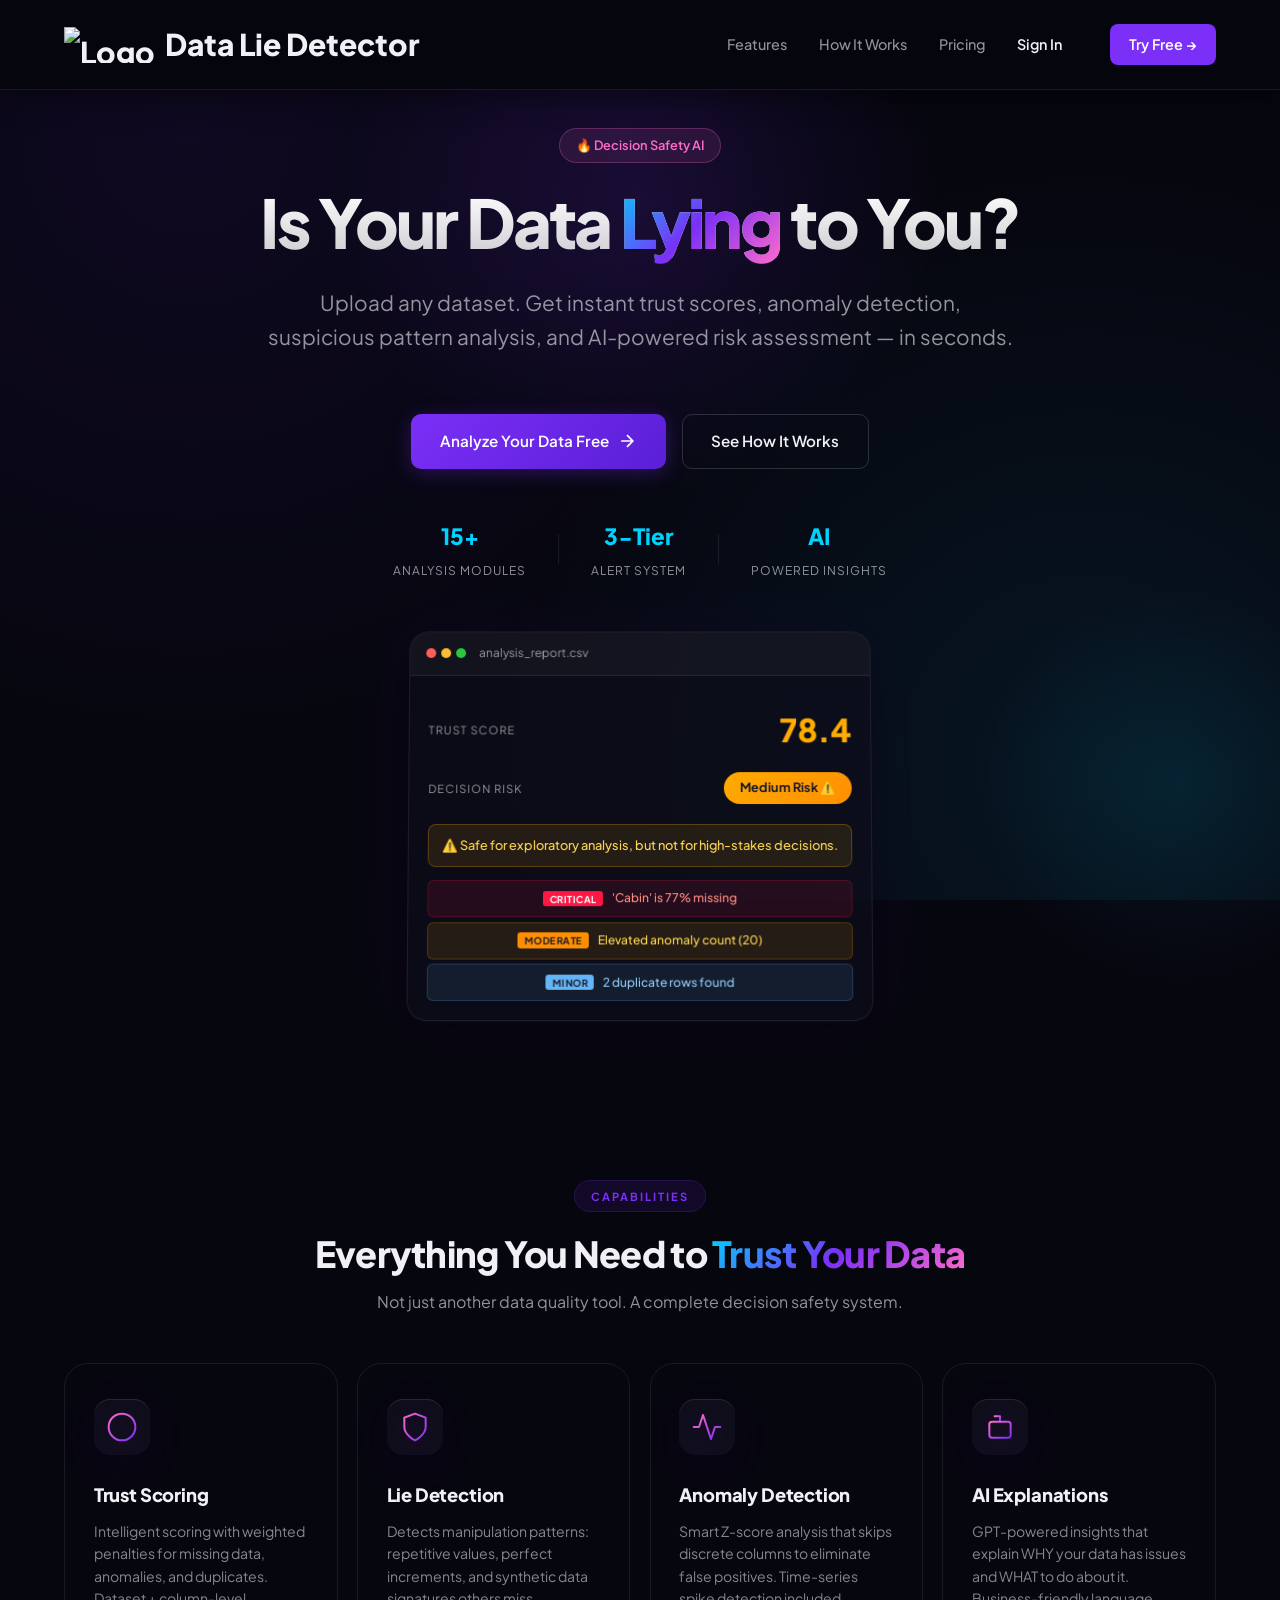
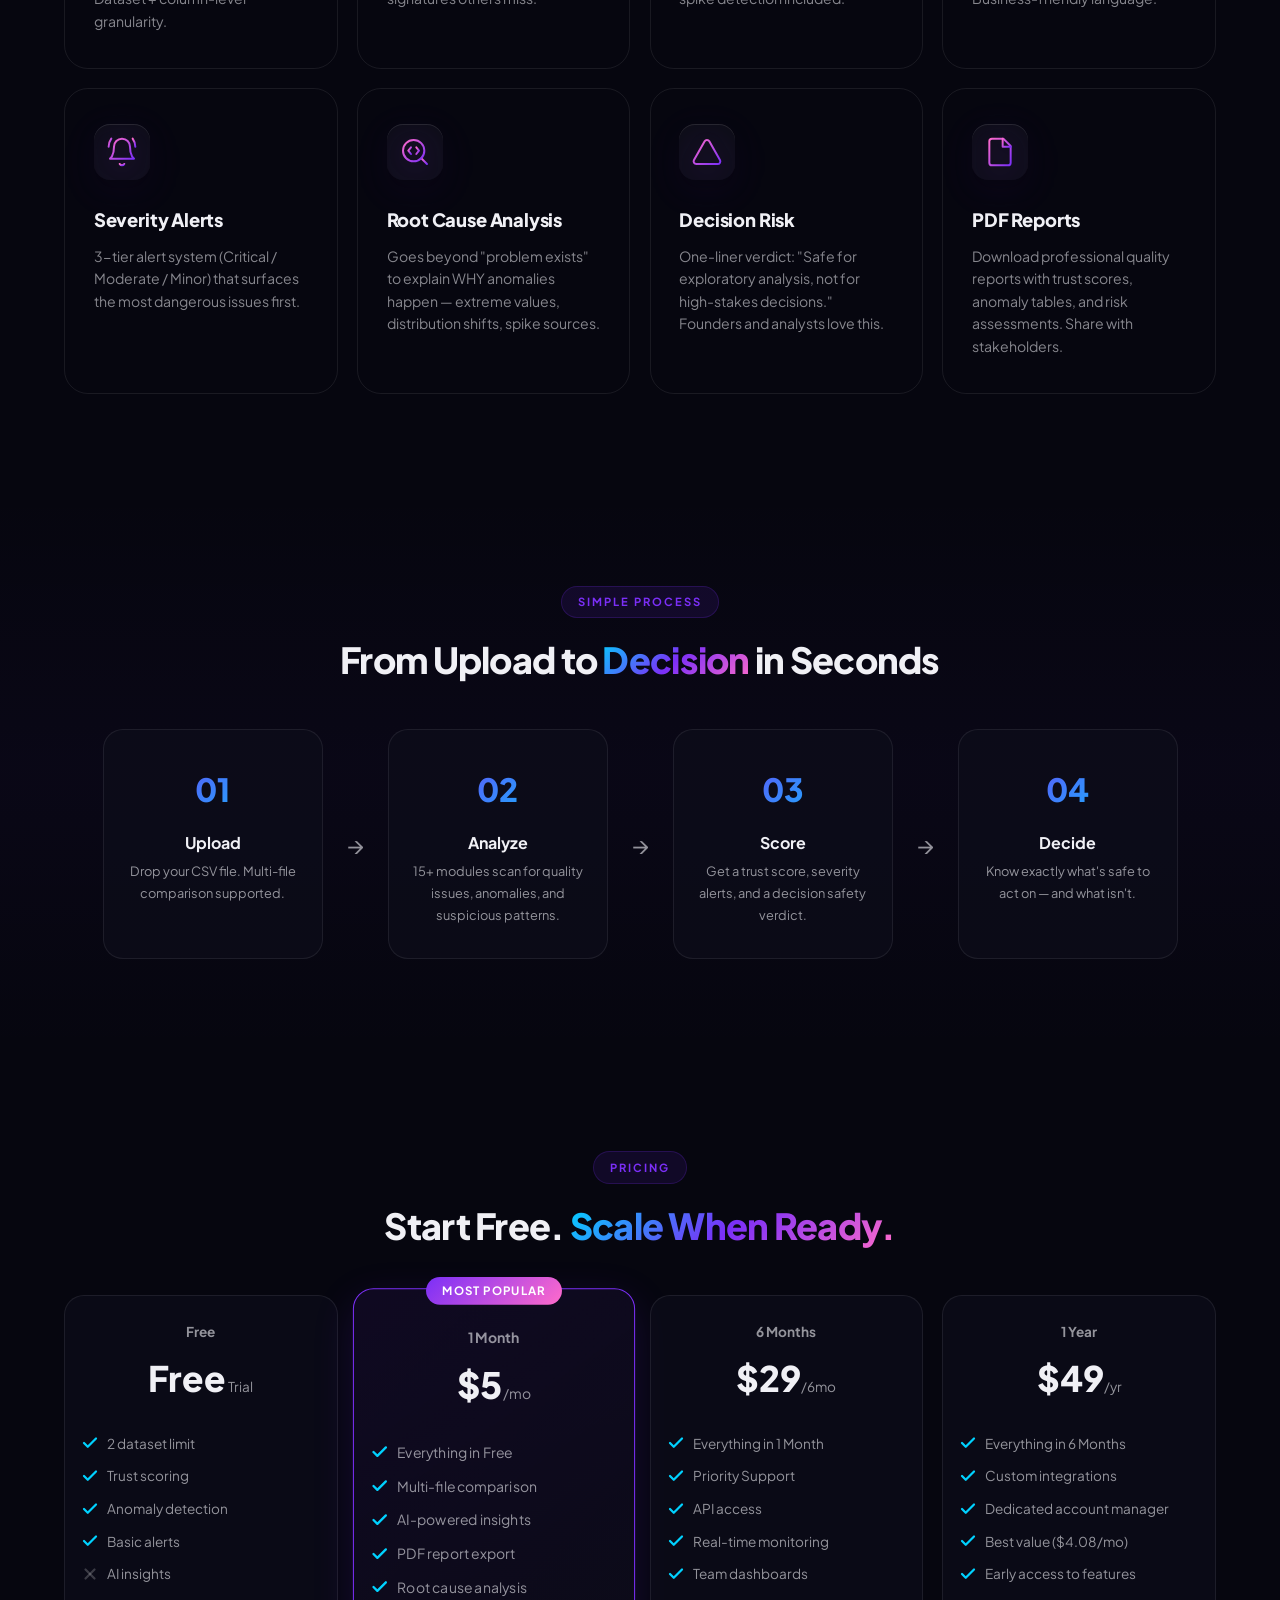
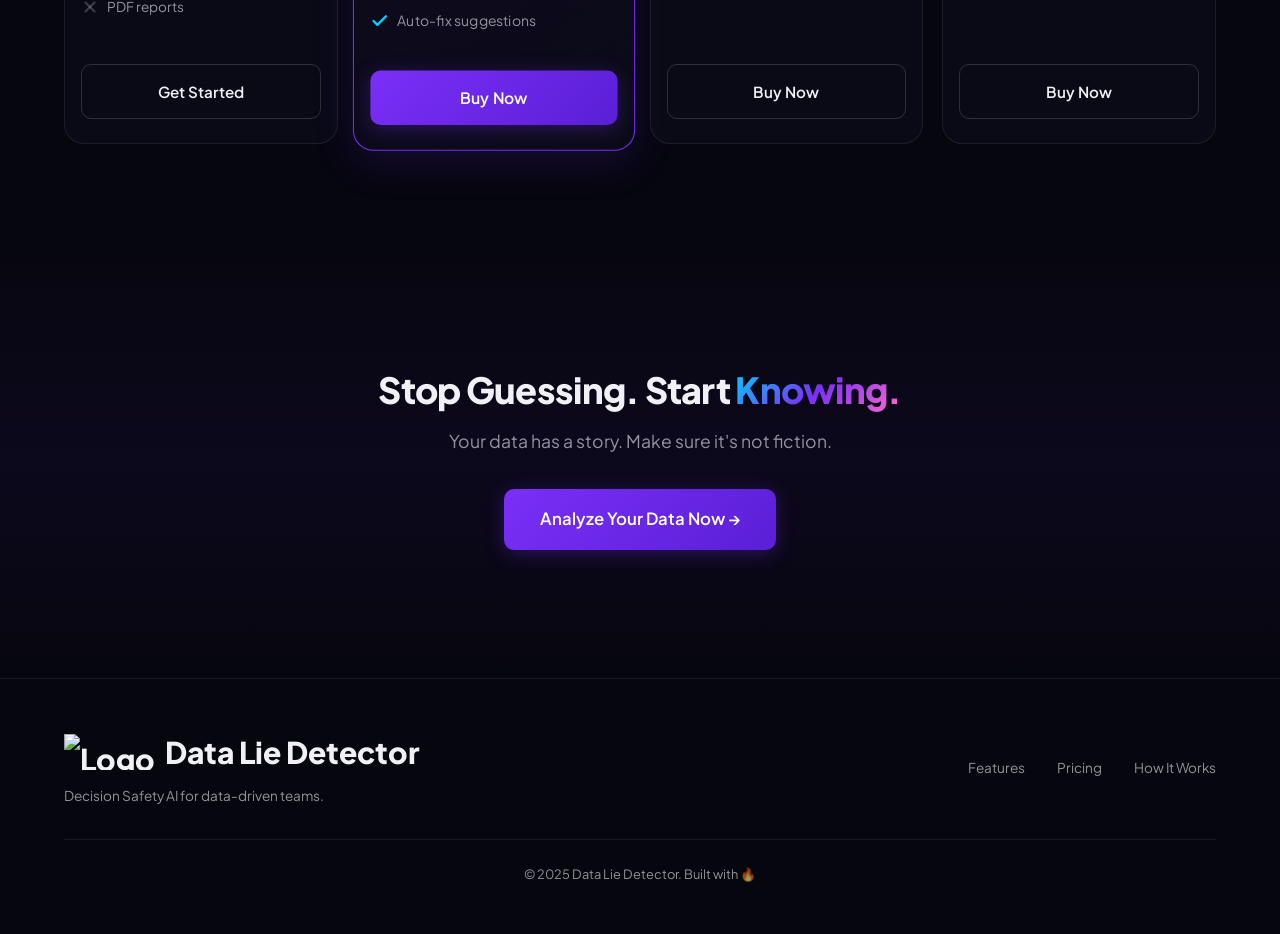
==== landing/index.html @ d2bd7646 "Fix UI details: icon sizes and professional svg ticks" ====
<!DOCTYPE html>
<html lang="en">
<head>
    <meta charset="UTF-8">
    <meta name="viewport" content="width=device-width, initial-scale=1.0">
    <title>Data Lie Detector — Decision Safety AI</title>
    <meta name="description" content="Upload data. Detect issues. Score trust. Make safe decisions. The AI-powered data quality engine that tells you if your data is lying.">
    <link rel="icon" href="favicon.ico">
    <link href="https://fonts.googleapis.com/css2?family=Inter:wght@300;400;500;600;700;800;900&display=swap" rel="stylesheet">
    <link rel="stylesheet" href="style.css?v=2">
</head>
<body>
    <!-- Premium Global SVG Definitions -->
    <svg width="0" height="0" style="position: absolute;">
        <defs>
            <linearGradient id="icon-grad" x1="0%" y1="0%" x2="100%" y2="100%">
                <stop offset="0%" stop-color="#ff6bcb" />
                <stop offset="100%" stop-color="#7b2ff7" />
            </linearGradient>
        </defs>
    </svg>

    <!-- ═══ NAVBAR ═══ -->
    <nav class="navbar" id="navbar">
        <div class="nav-container">
            <a href="#" class="nav-logo"><img src="logo.png" alt="Logo" style="height: 1.2em; vertical-align: middle;"> <span>Data Lie Detector</span></a>
            <div class="nav-links">
                <a href="#features">Features</a>
                <a href="#how-it-works">How It Works</a>
                <a href="#pricing">Pricing</a>
                <a href="/app" target="_top" style="margin-right: 1rem; color: var(--text-primary); text-decoration: none; font-weight: 600;">Sign In</a>
                <a href="/app" target="_top" class="nav-cta">Try Free →</a>
            </div>
        </div>
    </nav>

    <!-- ═══ HERO ═══ -->
    <section class="hero" id="hero">
        <div class="hero-glow"></div>
        <div class="hero-glow-2"></div>
        <div class="hero-content">
            <div class="hero-badge">🔥 Decision Safety AI</div>
            <h1>Is Your Data <span class="gradient-text">Lying</span> to You?</h1>
            <p class="hero-sub">Upload any dataset. Get instant trust scores, anomaly detection, suspicious pattern analysis, and AI-powered risk assessment — in seconds.</p>
            <div class="hero-actions">
                <a href="/app" target="_top" class="btn btn-primary">
                    <span>Analyze Your Data Free</span>
                    <svg width="20" height="20" viewBox="0 0 24 24" fill="none" stroke="currentColor" stroke-width="2"><path d="M5 12h14M12 5l7 7-7 7"/></svg>
                </a>
                <a href="#how-it-works" class="btn btn-ghost">See How It Works</a>
            </div>
            <div class="hero-stats">
                <div class="stat"><span class="stat-num">15+</span><span class="stat-label">Analysis Modules</span></div>
                <div class="stat-divider"></div>
                <div class="stat"><span class="stat-num">3-Tier</span><span class="stat-label">Alert System</span></div>
                <div class="stat-divider"></div>
                <div class="stat"><span class="stat-num">AI</span><span class="stat-label">Powered Insights</span></div>
            </div>
        </div>

        <!-- Floating dashboard mockup -->
        <div class="hero-visual">
            <div class="dashboard-card">
                <div class="dash-header">
                    <div class="dash-dots"><span></span><span></span><span></span></div>
                    <span class="dash-title">analysis_report.csv</span>
                </div>
                <div class="dash-body">
                    <div class="dash-metric">
                        <span class="dash-metric-label">TRUST SCORE</span>
                        <span class="dash-metric-value score-caution">78.4</span>
                    </div>
                    <div class="dash-metric">
                        <span class="dash-metric-label">DECISION RISK</span>
                        <span class="dash-risk-badge">Medium Risk ⚠️</span>
                    </div>
                    <div class="dash-verdict">⚠️ Safe for exploratory analysis, but not for high-stakes decisions.</div>
                    <div class="dash-alerts">
                        <div class="dash-alert critical"><span class="sev">CRITICAL</span> 'Cabin' is 77% missing</div>
                        <div class="dash-alert moderate"><span class="sev">MODERATE</span> Elevated anomaly count (20)</div>
                        <div class="dash-alert minor"><span class="sev">MINOR</span> 2 duplicate rows found</div>
                    </div>
                </div>
            </div>
        </div>
    </section>

    <!-- ═══ FEATURES ═══ -->
    <section class="features" id="features">
        <div class="container">
            <div class="section-badge">Capabilities</div>
            <h2>Everything You Need to <span class="gradient-text">Trust Your Data</span></h2>
            <p class="section-sub">Not just another data quality tool. A complete decision safety system.</p>

            <div class="features-grid">
                <div class="feature-card">
                    <div class="feature-icon"><svg viewBox="0 0 24 24" fill="none" stroke="url(#icon-grad)" stroke-linecap="round" stroke-linejoin="round" class="lucide lucide-crosshair"><circle cx="12" cy="12" r="10"/><line x1="22" y1="12" x2="18" y2="12"/><line x1="6" y1="12" x2="2" y2="12"/><line x1="12" y1="6" x2="12" y2="2"/><line x1="12" y1="22" x2="12" y2="18"/></svg></div>
                    <h3>Trust Scoring</h3>
                    <p>Intelligent scoring with weighted penalties for missing data, anomalies, and duplicates. Dataset + column-level granularity.</p>
                </div>
                <div class="feature-card">
                    <div class="feature-icon"><svg viewBox="0 0 24 24" fill="none" stroke="url(#icon-grad)" stroke-linecap="round" stroke-linejoin="round" class="lucide lucide-shield-alert"><path d="M12 22s8-4 8-10V5l-8-3-8 3v7c0 6 8 10 8 10z"/><path d="M12 8v4"/><path d="M12 16h.01"/></svg></div>
                    <h3>Lie Detection</h3>
                    <p>Detects manipulation patterns: repetitive values, perfect increments, and synthetic data signatures others miss.</p>
                </div>
                <div class="feature-card">
                    <div class="feature-icon"><svg viewBox="0 0 24 24" fill="none" stroke="url(#icon-grad)" stroke-linecap="round" stroke-linejoin="round" class="lucide lucide-activity"><polyline points="22 12 18 12 15 21 9 3 6 12 2 12"/></svg></div>
                    <h3>Anomaly Detection</h3>
                    <p>Smart Z-score analysis that skips discrete columns to eliminate false positives. Time-series spike detection included.</p>
                </div>
                <div class="feature-card">
                    <div class="feature-icon"><svg viewBox="0 0 24 24" fill="none" stroke="url(#icon-grad)" stroke-linecap="round" stroke-linejoin="round" class="lucide lucide-bot"><path d="M12 8V4H8"/><rect width="16" height="12" x="4" y="8" rx="2"/><path d="M2 14h2"/><path d="M20 14h2"/><path d="M15 13v2"/><path d="M9 13v2"/></svg></div>
                    <h3>AI Explanations</h3>
                    <p>GPT-powered insights that explain WHY your data has issues and WHAT to do about it. Business-friendly language.</p>
                </div>
                <div class="feature-card">
                    <div class="feature-icon"><svg viewBox="0 0 24 24" fill="none" stroke="url(#icon-grad)" stroke-linecap="round" stroke-linejoin="round" class="lucide lucide-bell-ring"><path d="M6 8a6 6 0 0 1 12 0c0 7 3 9 3 9H3s3-2 3-9"/><path d="M10.3 21a1.94 1.94 0 0 0 3.4 0"/><path d="M4 2C2.8 3.7 2 5.7 2 8"/><path d="M22 8c0-2.3-.8-4.3-2-6"/></svg></div>
                    <h3>Severity Alerts</h3>
                    <p>3-tier alert system (Critical / Moderate / Minor) that surfaces the most dangerous issues first.</p>
                </div>
                <div class="feature-card">
                    <div class="feature-icon"><svg viewBox="0 0 24 24" fill="none" stroke="url(#icon-grad)" stroke-linecap="round" stroke-linejoin="round" class="lucide lucide-search-code"><path d="m13 13.5 2-2.5-2-2.5"/><path d="m21 21-4.3-4.3"/><path d="M9 8.5 7 11l2 2.5"/><circle cx="11" cy="11" r="8"/></svg></div>
                    <h3>Root Cause Analysis</h3>
                    <p>Goes beyond "problem exists" to explain WHY anomalies happen — extreme values, distribution shifts, spike sources.</p>
                </div>
                <div class="feature-card">
                    <div class="feature-icon"><svg viewBox="0 0 24 24" fill="none" stroke="url(#icon-grad)" stroke-linecap="round" stroke-linejoin="round" class="lucide lucide-triangle-alert"><path d="m21.73 18-8-14a2 2 0 0 0-3.48 0l-8 14A2 2 0 0 0 4 21h16a2 2 0 0 0 1.73-3Z"/><path d="M12 9v4"/><path d="M12 17h.01"/></svg></div>
                    <h3>Decision Risk</h3>
                    <p>One-liner verdict: "Safe for exploratory analysis, not for high-stakes decisions." Founders and analysts love this.</p>
                </div>
                <div class="feature-card">
                    <div class="feature-icon"><svg viewBox="0 0 24 24" fill="none" stroke="url(#icon-grad)" stroke-linecap="round" stroke-linejoin="round" class="lucide lucide-file-text"><path d="M14.5 2H6a2 2 0 0 0-2 2v16a2 2 0 0 0 2 2h12a2 2 0 0 0 2-2V7.5L14.5 2z"/><polyline points="14 2 14 8 20 8"/><line x1="16" x2="8" y1="13" y2="13"/><line x1="16" x2="8" y1="17" y2="17"/><line x1="10" x2="8" y1="9" y2="9"/></svg></div>
                    <h3>PDF Reports</h3>
                    <p>Download professional quality reports with trust scores, anomaly tables, and risk assessments. Share with stakeholders.</p>
                </div>
            </div>
        </div>
    </section>

    <!-- ═══ HOW IT WORKS ═══ -->
    <section class="how-it-works" id="how-it-works">
        <div class="container">
            <div class="section-badge">Simple Process</div>
            <h2>From Upload to <span class="gradient-text">Decision</span> in Seconds</h2>

            <div class="steps">
                <div class="step">
                    <div class="step-num">01</div>
                    <div class="step-content">
                        <h3>Upload</h3>
                        <p>Drop your CSV file. Multi-file comparison supported.</p>
                    </div>
                </div>
                <div class="step-arrow">→</div>
                <div class="step">
                    <div class="step-num">02</div>
                    <div class="step-content">
                        <h3>Analyze</h3>
                        <p>15+ modules scan for quality issues, anomalies, and suspicious patterns.</p>
                    </div>
                </div>
                <div class="step-arrow">→</div>
                <div class="step">
                    <div class="step-num">03</div>
                    <div class="step-content">
                        <h3>Score</h3>
                        <p>Get a trust score, severity alerts, and a decision safety verdict.</p>
                    </div>
                </div>
                <div class="step-arrow">→</div>
                <div class="step">
                    <div class="step-num">04</div>
                    <div class="step-content">
                        <h3>Decide</h3>
                        <p>Know exactly what's safe to act on — and what isn't.</p>
                    </div>
                </div>
            </div>
        </div>
    </section>

    <!-- ═══ PRICING ═══ -->
    <section class="pricing" id="pricing">
        <div class="container">
            <div class="section-badge">Pricing</div>
            <h2>Start Free. <span class="gradient-text">Scale When Ready.</span></h2>

            <div class="pricing-grid">
                <div class="price-card">
                    <div class="price-tier">Free</div>
                    <div class="price-amount">Free<span> Trial</span></div>
                    <ul class="price-features">
                        <li><svg class="icon-check" viewBox="0 0 24 24"><polyline points="20 6 9 17 4 12"></polyline></svg> 2 dataset limit</li>
                        <li><svg class="icon-check" viewBox="0 0 24 24"><polyline points="20 6 9 17 4 12"></polyline></svg> Trust scoring</li>
                        <li><svg class="icon-check" viewBox="0 0 24 24"><polyline points="20 6 9 17 4 12"></polyline></svg> Anomaly detection</li>
                        <li><svg class="icon-check" viewBox="0 0 24 24"><polyline points="20 6 9 17 4 12"></polyline></svg> Basic alerts</li>
                        <li><svg class="icon-cross" viewBox="0 0 24 24"><line x1="18" y1="6" x2="6" y2="18"></line><line x1="6" y1="6" x2="18" y2="18"></line></svg> AI insights</li>
                        <li><svg class="icon-cross" viewBox="0 0 24 24"><line x1="18" y1="6" x2="6" y2="18"></line><line x1="6" y1="6" x2="18" y2="18"></line></svg> PDF reports</li>
                    </ul>
                    <a href="/app" target="_top" class="btn btn-ghost">Get Started</a>
                </div>
                <div class="price-card featured">
                    <div class="price-popular">Most Popular</div>
                    <div class="price-tier">1 Month</div>
                    <div class="price-amount">$5<span>/mo</span></div>
                    <ul class="price-features">
                        <li><svg class="icon-check" viewBox="0 0 24 24"><polyline points="20 6 9 17 4 12"></polyline></svg> Everything in Free</li>
                        <li><svg class="icon-check" viewBox="0 0 24 24"><polyline points="20 6 9 17 4 12"></polyline></svg> Multi-file comparison</li>
                        <li><svg class="icon-check" viewBox="0 0 24 24"><polyline points="20 6 9 17 4 12"></polyline></svg> AI-powered insights</li>
                        <li><svg class="icon-check" viewBox="0 0 24 24"><polyline points="20 6 9 17 4 12"></polyline></svg> PDF report export</li>
                        <li><svg class="icon-check" viewBox="0 0 24 24"><polyline points="20 6 9 17 4 12"></polyline></svg> Root cause analysis</li>
                        <li><svg class="icon-check" viewBox="0 0 24 24"><polyline points="20 6 9 17 4 12"></polyline></svg> Auto-fix suggestions</li>
                    </ul>
                    <a href="/app?plan=monthly" target="_top" class="btn btn-primary">Buy Now</a>
                </div>
                <div class="price-card">
                    <div class="price-tier">6 Months</div>
                    <div class="price-amount">$29<span>/6mo</span></div>
                    <ul class="price-features">
                        <li><svg class="icon-check" viewBox="0 0 24 24"><polyline points="20 6 9 17 4 12"></polyline></svg> Everything in 1 Month</li>
                        <li><svg class="icon-check" viewBox="0 0 24 24"><polyline points="20 6 9 17 4 12"></polyline></svg> Priority Support</li>
                        <li><svg class="icon-check" viewBox="0 0 24 24"><polyline points="20 6 9 17 4 12"></polyline></svg> API access</li>
                        <li><svg class="icon-check" viewBox="0 0 24 24"><polyline points="20 6 9 17 4 12"></polyline></svg> Real-time monitoring</li>
                        <li><svg class="icon-check" viewBox="0 0 24 24"><polyline points="20 6 9 17 4 12"></polyline></svg> Team dashboards</li>
                    </ul>
                    <a href="/app?plan=semi_annual" target="_top" class="btn btn-ghost">Buy Now</a>
                </div>
                <div class="price-card">
                    <div class="price-tier">1 Year</div>
                    <div class="price-amount">$49<span>/yr</span></div>
                    <ul class="price-features">
                        <li><svg class="icon-check" viewBox="0 0 24 24"><polyline points="20 6 9 17 4 12"></polyline></svg> Everything in 6 Months</li>
                        <li><svg class="icon-check" viewBox="0 0 24 24"><polyline points="20 6 9 17 4 12"></polyline></svg> Custom integrations</li>
                        <li><svg class="icon-check" viewBox="0 0 24 24"><polyline points="20 6 9 17 4 12"></polyline></svg> Dedicated account manager</li>
                        <li><svg class="icon-check" viewBox="0 0 24 24"><polyline points="20 6 9 17 4 12"></polyline></svg> Best value ($4.08/mo)</li>
                        <li><svg class="icon-check" viewBox="0 0 24 24"><polyline points="20 6 9 17 4 12"></polyline></svg> Early access to features</li>
                    </ul>
                    <a href="/app?plan=yearly" target="_top" class="btn btn-ghost">Buy Now</a>
                </div>
            </div>
        </div>
    </section>

    <!-- ═══ CTA ═══ -->
    <section class="cta" id="cta">
        <div class="container">
            <h2>Stop Guessing. Start <span class="gradient-text">Knowing.</span></h2>
            <p>Your data has a story. Make sure it's not fiction.</p>
            <a href="/app" target="_top" class="btn btn-primary btn-lg">Analyze Your Data Now →</a>
        </div>
    </section>

    <!-- ═══ FOOTER ═══ -->
    <footer class="footer">
        <div class="container">
            <div class="footer-content">
                <div class="footer-brand">
                    <span class="nav-logo"><img src="logo.png" alt="Logo" style="height: 1.2em; vertical-align: middle;"> <span>Data Lie Detector</span></span>
                    <p>Decision Safety AI for data-driven teams.</p>
                </div>
                <div class="footer-links">
                    <a href="#features">Features</a>
                    <a href="#pricing">Pricing</a>
                    <a href="#how-it-works">How It Works</a>
                </div>
            </div>
            <div class="footer-bottom">
                <p>© 2025 Data Lie Detector. Built with 🔥</p>
            </div>
        </div>
    </footer>

    <script>
        // Smooth scroll
        function scrollToDemo() {
            document.getElementById('cta').scrollIntoView({ behavior: 'smooth' });
        }

        // Navbar scroll effect
        window.addEventListener('scroll', () => {
            const nav = document.getElementById('navbar');
            nav.classList.toggle('scrolled', window.scrollY > 50);
        });

        // Intersection Observer for animations
        const observer = new IntersectionObserver((entries) => {
            entries.forEach(entry => {
                if (entry.isIntersecting) {
                    entry.target.classList.add('animate-in');
                }
            });
        }, { threshold: 0.1 });

        document.querySelectorAll('.feature-card, .step, .price-card').forEach(el => {
            observer.observe(el);
        });

        // Feature card mouse effect (Spotlight)
        document.querySelectorAll('.feature-card').forEach(card => {
            card.addEventListener('mousemove', e => {
                const rect = card.getBoundingClientRect();
                const x = e.clientX - rect.left;
                const y = e.clientY - rect.top;
                card.style.setProperty('--x', `${x}px`);
                card.style.setProperty('--y', `${y}px`);
            });
        });
    </script>
</body>
</html>
---- landing/style.css ----
/* ═══════════════════════════════════════════════════
   DATA LIE DETECTOR — LANDING PAGE STYLES
   ═══════════════════════════════════════════════════ */
@import url('https://fonts.googleapis.com/css2?family=Plus+Jakarta+Sans:wght@300;400;500;600;700;800;900&display=swap');

/* ── Base ── */
*,
*::before,
*::after {
    margin: 0;
    padding: 0;
    box-sizing: border-box;
}

:root {
    --bg-dark: #06060f;
    --bg-card: rgba(13, 13, 26, 0.7);
    --bg-card-hover: rgba(18, 18, 42, 0.8);
    --text-primary: #f0f0f5;
    --text-secondary: rgba(240, 240, 245, 0.6);
    --accent-1: #7b2ff7;
    --accent-2: #00d2ff;
    --accent-3: #ff6bcb;
    --border: rgba(255, 255, 255, 0.08);
    --radius: 20px;
}

html {
    scroll-behavior: smooth;
    scroll-padding-top: 100px;
}

body {
    font-family: 'Plus Jakarta Sans', -apple-system, sans-serif;
    background: var(--bg-dark);
    background-image:
        radial-gradient(circle at 15% 15%, rgba(123, 47, 247, 0.08) 0%, transparent 45%),
        radial-gradient(circle at 85% 85%, rgba(0, 210, 255, 0.08) 0%, transparent 45%);
    background-attachment: fixed;
    color: var(--text-primary);
    line-height: 1.7;
    overflow-x: hidden;
}

.container {
    max-width: 1300px;
    margin: 0 auto;
    padding: 0 4rem;
}

.gradient-text {
    background: linear-gradient(135deg, var(--accent-2), var(--accent-1), var(--accent-3));
    -webkit-background-clip: text;
    -webkit-text-fill-color: transparent;
    background-clip: text;
}

.section-badge {
    display: inline-block;
    padding: 0.35rem 1rem;
    border-radius: 50px;
    font-size: 0.7rem;
    font-weight: 700;
    text-transform: uppercase;
    letter-spacing: 2px;
    background: rgba(123, 47, 247, 0.1);
    border: 1px solid rgba(123, 47, 247, 0.2);
    color: var(--accent-1);
    margin-bottom: 1.25rem;
}

/* ── Navbar ── */
.navbar {
    position: fixed;
    top: 0;
    width: 100%;
    z-index: 999999;
    padding: 1.2rem 0;
    transition: all 0.4s ease;
    background: rgba(6, 6, 15, 0.98);
    backdrop-filter: blur(20px);
    -webkit-backdrop-filter: blur(20px);
    border-bottom: 1px solid var(--border);
    box-shadow: 0 4px 30px rgba(0, 0, 0, 0.5);
}

.navbar.scrolled {
    padding: 0.8rem 0;
    background: #06060f;
}

.nav-container {
    max-width: 1300px;
    margin: 0 auto;
    padding: 0 4rem;
    display: flex;
    align-items: center;
    justify-content: space-between;
}

.nav-logo {
    font-size: 1.875rem;
    font-weight: 800;
    text-decoration: none;
    color: var(--text-primary);
    display: flex;
    align-items: center;
    gap: 0.6rem;
}

.nav-logo img {
    height: 1.6em;
    vertical-align: middle;
}

.nav-links {
    display: flex;
    align-items: center;
    gap: 2rem;
}

.nav-links a {
    text-decoration: none;
    color: var(--text-secondary);
    font-size: 0.9rem;
    font-weight: 500;
    transition: color 0.2s;
}

.nav-links a:hover {
    color: var(--text-primary);
}

.nav-cta {
    background: var(--accent-1) !important;
    color: white !important;
    padding: 0.5rem 1.2rem;
    border-radius: 8px;
    font-weight: 600 !important;
    transition: transform 0.2s, box-shadow 0.2s !important;
}

.nav-cta:hover {
    transform: translateY(-1px);
    box-shadow: 0 4px 20px rgba(123, 47, 247, 0.4);
}

/* ── Buttons ── */
.btn {
    display: inline-flex;
    align-items: center;
    gap: 0.5rem;
    padding: 0.85rem 1.8rem;
    border-radius: 10px;
    font-weight: 600;
    font-size: 0.95rem;
    text-decoration: none;
    transition: all 0.25s ease;
    cursor: pointer;
    border: none;
}

.btn-primary {
    background: linear-gradient(135deg, var(--accent-1), #5a1fd6);
    color: white;
    box-shadow: 0 4px 20px rgba(123, 47, 247, 0.3);
}

.btn-primary:hover {
    transform: translateY(-2px);
    box-shadow: 0 8px 30px rgba(123, 47, 247, 0.45);
}

.btn-ghost {
    background: transparent;
    color: var(--text-primary);
    border: 1px solid rgba(255, 255, 255, 0.15);
}

.btn-ghost:hover {
    background: rgba(255, 255, 255, 0.05);
    border-color: rgba(255, 255, 255, 0.25);
}

.btn-lg {
    padding: 1rem 2.2rem;
    font-size: 1.05rem;
}

/* ── Hero ── */
.hero {
    min-height: 100vh;
    display: flex;
    flex-direction: column;
    align-items: center;
    justify-content: center;
    text-align: center;
    padding: 8rem 2rem 4rem;
    position: relative;
    overflow: hidden;
}

.hero-glow {
    position: absolute;
    width: 600px;
    height: 600px;
    background: radial-gradient(circle, rgba(123, 47, 247, 0.15), transparent 70%);
    top: -100px;
    left: 50%;
    transform: translateX(-50%);
    pointer-events: none;
    animation: pulse-glow 6s ease-in-out infinite;
}

.hero-glow-2 {
    position: absolute;
    width: 400px;
    height: 400px;
    background: radial-gradient(circle, rgba(0, 210, 255, 0.08), transparent 70%);
    bottom: 100px;
    right: -100px;
    pointer-events: none;
    animation: pulse-glow 8s ease-in-out infinite reverse;
}

@keyframes pulse-glow {

    0%,
    100% {
        opacity: 0.6;
        transform: translateX(-50%) scale(1);
    }

    50% {
        opacity: 1;
        transform: translateX(-50%) scale(1.15);
    }
}

.hero-content {
    position: relative;
    z-index: 2;
    max-width: 800px;
}

.hero-badge {
    display: inline-block;
    padding: 0.35rem 1rem;
    border-radius: 50px;
    font-size: 0.8rem;
    font-weight: 600;
    background: rgba(255, 107, 203, 0.1);
    border: 1px solid rgba(255, 107, 203, 0.25);
    color: var(--accent-3);
    margin-bottom: 1.5rem;
    animation: fadeInUp 0.6s ease;
}

.hero h1 {
    font-size: 4.2rem;
    font-weight: 900;
    line-height: 1.05;
    margin-bottom: 1.8rem;
    letter-spacing: -0.04em;
    background: linear-gradient(180deg, #fff 0%, rgba(255, 255, 255, 0.8) 100%);
    -webkit-background-clip: text;
    -webkit-text-fill-color: transparent;
    animation: fadeInUp 0.6s ease 0.1s both;
}

.hero-sub {
    font-size: 1.3rem;
    color: var(--text-secondary);
    max-width: 750px;
    margin: 0 auto 3.8rem;
    line-height: 1.6;
    animation: fadeInUp 0.6s ease 0.2s both;
}

.hero-actions {
    display: flex;
    gap: 1rem;
    justify-content: center;
    flex-wrap: wrap;
    animation: fadeInUp 0.6s ease 0.3s both;
}

.hero-stats {
    display: flex;
    align-items: center;
    justify-content: center;
    gap: 2rem;
    margin-top: 3rem;
    animation: fadeInUp 0.6s ease 0.4s both;
}

.stat {
    text-align: center;
}

.stat-num {
    display: block;
    font-size: 1.4rem;
    font-weight: 800;
    color: var(--accent-2);
}

.stat-label {
    font-size: 0.75rem;
    color: var(--text-secondary);
    text-transform: uppercase;
    letter-spacing: 1px;
}

.stat-divider {
    width: 1px;
    height: 30px;
    background: var(--border);
}

@keyframes fadeInUp {
    from {
        opacity: 0;
        transform: translateY(20px);
    }

    to {
        opacity: 1;
        transform: translateY(0);
    }
}

/* ── Hero Visual (Dashboard Mockup) ── */
.hero-visual {
    margin-top: 3rem;
    perspective: 1000px;
    animation: fadeInUp 0.8s ease 0.5s both;
    position: relative;
    z-index: 2;
}

.dashboard-card {
    background: var(--bg-card);
    border: 1px solid var(--border);
    border-radius: var(--radius);
    overflow: hidden;
    max-width: 550px;
    margin: 0 auto;
    box-shadow: 0 20px 60px rgba(0, 0, 0, 0.5), 0 0 80px rgba(123, 47, 247, 0.08);
    transform: rotateX(2deg);
    transition: transform 0.4s ease;
}

.dashboard-card:hover {
    transform: rotateX(0deg) translateY(-4px);
}

.dash-header {
    display: flex;
    align-items: center;
    gap: 0.8rem;
    padding: 0.7rem 1rem;
    background: rgba(255, 255, 255, 0.03);
    border-bottom: 1px solid var(--border);
}

.dash-dots {
    display: flex;
    gap: 5px;
}

.dash-dots span {
    width: 10px;
    height: 10px;
    border-radius: 50%;
}

.dash-dots span:nth-child(1) {
    background: #ff5f57;
}

.dash-dots span:nth-child(2) {
    background: #febc2e;
}

.dash-dots span:nth-child(3) {
    background: #28c840;
}

.dash-title {
    font-size: 0.75rem;
    color: var(--text-secondary);
}

.dash-body {
    padding: 1.2rem;
}

.dash-metric {
    display: flex;
    justify-content: space-between;
    align-items: center;
    padding: 0.5rem 0;
}

.dash-metric-label {
    font-size: 0.7rem;
    text-transform: uppercase;
    letter-spacing: 1px;
    color: var(--text-secondary);
}

.dash-metric-value {
    font-size: 2rem;
    font-weight: 800;
}

.score-caution {
    color: #ffab00;
}

.dash-risk-badge {
    background: linear-gradient(135deg, #ffab00, #ff8f00);
    color: #1a1a2e;
    padding: 0.3rem 1rem;
    border-radius: 50px;
    font-size: 0.8rem;
    font-weight: 700;
}

.dash-verdict {
    background: rgba(255, 171, 0, 0.1);
    border: 1px solid rgba(255, 171, 0, 0.25);
    border-radius: 8px;
    padding: 0.6rem 0.8rem;
    font-size: 0.8rem;
    color: #ffd54f;
    margin: 0.8rem 0;
    text-align: center;
    font-weight: 500;
}

.dash-alerts {
    display: flex;
    flex-direction: column;
    gap: 0.3rem;
}

.dash-alert {
    padding: 0.45rem 0.7rem;
    border-radius: 6px;
    font-size: 0.75rem;
    font-weight: 500;
}

.dash-alert.critical {
    background: rgba(255, 23, 68, 0.1);
    color: #ff8a80;
    border: 1px solid rgba(255, 23, 68, 0.2);
}

.dash-alert.moderate {
    background: rgba(255, 171, 0, 0.1);
    color: #ffd54f;
    border: 1px solid rgba(255, 171, 0, 0.2);
}

.dash-alert.minor {
    background: rgba(100, 181, 246, 0.1);
    color: #90caf9;
    border: 1px solid rgba(100, 181, 246, 0.2);
}

.dash-alert .sev {
    font-size: 0.6rem;
    font-weight: 700;
    padding: 0.1rem 0.4rem;
    border-radius: 3px;
    margin-right: 0.4rem;
    text-transform: uppercase;
    letter-spacing: 0.5px;
}

.dash-alert.critical .sev {
    background: #ff1744;
    color: white;
}

.dash-alert.moderate .sev {
    background: #ff8f00;
    color: #1a1a2e;
}

.dash-alert.minor .sev {
    background: #64b5f6;
    color: #1a1a2e;
}

/* ── Features ── */
.features,
.how-it-works,
.pricing,
.cta {
    padding: 6rem 0;
    text-align: center;
}

.features h2,
.how-it-works h2,
.pricing h2,
.cta h2 {
    font-size: 2.25rem;
    font-weight: 900;
    text-align: center;
    margin-bottom: 0.75rem;
    letter-spacing: -0.02em;
    line-height: 1.2;
}

.section-sub {
    text-align: center;
    color: var(--text-secondary);
    font-size: 1rem;
    margin-bottom: 3rem;
    max-width: 560px;
    margin-left: auto;
    margin-right: auto;
}

.features-grid {
    display: grid;
    grid-template-columns: repeat(4, 1fr);
    gap: 1.2rem;
}

.feature-card {
    background: radial-gradient(800px circle at var(--x) var(--y), rgba(123, 47, 247, 0.08), transparent 40%), var(--bg-card);
    border: 1px solid var(--border);
    border-radius: 24px;
    padding: 2.2rem 1.8rem;
    text-align: left;
    transition: all 0.4s cubic-bezier(0.175, 0.885, 0.32, 1.275);
    opacity: 0;
    transform: translateY(20px);
    position: relative;
    overflow: hidden;
}

.feature-card::before {
    content: '';
    position: absolute;
    top: 0;
    left: 0;
    right: 0;
    height: 1px;
    background: linear-gradient(90deg, transparent, rgba(255, 255, 255, 0.15), transparent);
    opacity: 0;
    transition: opacity 0.4s ease;
}

.feature-card.animate-in {
    opacity: 1;
    transform: translateY(0);
}

.feature-card:hover {
    background: rgba(18, 18, 36, 0.8);
    border-color: rgba(123, 47, 247, 0.25);
    transform: translateY(-8px);
    box-shadow: 0 20px 40px rgba(0, 0, 0, 0.4), 0 0 40px rgba(123, 47, 247, 0.1) inset;
}

.feature-card:hover::before {
    opacity: 1;
}

.feature-icon {
    display: inline-flex;
    align-items: center;
    justify-content: center;
    width: 56px;
    height: 56px;
    border-radius: 16px;
    background: rgba(255, 255, 255, 0.03);
    box-shadow: inset 0 1px 0 rgba(255, 255, 255, 0.1), 0 8px 16px rgba(0, 0, 0, 0.3);
    margin-bottom: 1.5rem;
    position: relative;
    transition: all 0.4s cubic-bezier(0.175, 0.885, 0.32, 1.275);
    filter: drop-shadow(0 0 15px rgba(123, 47, 247, 0.4));
}

.feature-icon svg {
    width: 28px;
    height: 28px;
    stroke-width: 2.2;
}

.feature-icon::after {
    content: '';
    position: absolute;
    width: 100%;
    height: 100%;
    border-radius: 16px;
    background: radial-gradient(circle, rgba(123, 47, 247, 0.2) 0%, transparent 80%);
    opacity: 0;
    transition: opacity 0.4s ease;
}

.feature-card:hover .feature-icon {
    transform: translateY(-5px) scale(1.05);
    background: rgba(255, 255, 255, 0.07);
    box-shadow: inset 0 1px 0 rgba(255, 255, 255, 0.25), 0 12px 24px rgba(123, 47, 247, 0.25);
}

.feature-card:hover .feature-icon::after {
    opacity: 1;
}

.feature-icon svg,
.feature-icon img {
    width: 32px;
    height: 32px;
    stroke-width: 1.5px;
    filter: drop-shadow(0 4px 6px rgba(0, 0, 0, 0.4));
    z-index: 2;
    transition: all 0.3s ease;
}

.feature-card:hover .feature-icon svg,
.feature-card:hover .feature-icon img {
    filter: drop-shadow(0 0 16px rgba(123, 47, 247, 0.8));
    transform: scale(1.1);
}

.feature-card h3 {
    font-size: 1.15rem;
    font-weight: 800;
    margin-bottom: 0.6rem;
    letter-spacing: -0.01em;
    color: #f0f0f5;
}

.feature-card p {
    font-size: 0.88rem;
    color: rgba(240, 240, 245, 0.55);
    line-height: 1.6;
}

/* ── How It Works ── */
.how-it-works {
    background: linear-gradient(180deg, transparent, rgba(123, 47, 247, 0.03), transparent);
}

.steps {
    display: flex;
    align-items: stretch;
    justify-content: center;
    gap: 1.5rem;
    margin-top: 3rem;
    flex-wrap: wrap;
}

.step {
    background: var(--bg-card);
    border: 1px solid var(--border);
    border-radius: var(--radius);
    padding: 2rem 1.5rem;
    text-align: center;
    width: 220px;
    display: flex;
    flex-direction: column;
    justify-content: flex-start;
    opacity: 0;
    transform: translateY(20px);
    transition: all 0.3s ease;
}

.step.animate-in {
    opacity: 1;
    transform: translateY(0);
}

.step:hover {
    border-color: rgba(123, 47, 247, 0.3);
    transform: translateY(-4px);
}

.step-num {
    font-size: 2rem;
    font-weight: 900;
    background: linear-gradient(135deg, var(--accent-1), var(--accent-2));
    -webkit-background-clip: text;
    -webkit-text-fill-color: transparent;
    margin-bottom: 0.8rem;
}

.step-content h3 {
    font-size: 1rem;
    font-weight: 700;
    margin-bottom: 0.3rem;
}

.step-content p {
    font-size: 0.8rem;
    color: var(--text-secondary);
}

.step-arrow {
    font-size: 1.5rem;
    color: var(--text-secondary);
    align-self: center;
}

/* ── Pricing ── */

.pricing-grid {
    display: grid;
    grid-template-columns: repeat(4, 1fr);
    gap: 1.2rem;
    max-width: 1200px;
    margin: 3rem auto 0;
}

.price-card {
    background: var(--bg-card);
    border: 1px solid var(--border);
    border-radius: var(--radius);
    padding: 1.5rem 1rem;
    text-align: center;
    position: relative;
    display: flex;
    flex-direction: column;
    justify-content: flex-start;
    opacity: 0;
    transform: translateY(20px);
    transition: all 0.3s ease;
}

.price-card.animate-in {
    opacity: 1;
    transform: translateY(0);
}

.price-card.featured {
    border-color: var(--accent-1);
    background: linear-gradient(145deg, rgba(123, 47, 247, 0.08), var(--bg-card));
    transform: scale(1.03);
    box-shadow: 0 12px 40px rgba(123, 47, 247, 0.15);
    padding-top: 2.2rem;
}

.price-card.featured.animate-in {
    transform: scale(1.03);
}

.price-card.featured:hover {
    transform: scale(1.05);
}

.price-popular {
    position: absolute;
    top: -12px;
    left: 50%;
    transform: translateX(-50%);
    background: linear-gradient(135deg, var(--accent-1), var(--accent-3));
    color: white;
    padding: 0.25rem 1rem;
    border-radius: 50px;
    font-size: 0.7rem;
    font-weight: 700;
    text-transform: uppercase;
    letter-spacing: 1px;
}

.price-tier {
    font-size: 0.85rem;
    font-weight: 700;
    color: var(--text-secondary);
    margin-bottom: 0.3rem;
}

.price-amount {
    font-size: 2.2rem;
    font-weight: 900;
    margin-bottom: 1.2rem;
}

.price-amount span {
    font-size: 0.85rem;
    font-weight: 400;
    color: var(--text-secondary);
}

.price-features {
    list-style: none;
    text-align: left;
    margin-bottom: 2rem;
}

.price-features li {
    padding: 0.3rem 0;
    font-size: 0.85rem;
    color: var(--text-secondary);
    display: flex;
    align-items: center;
}

.icon-check, .icon-cross {
    width: 18px;
    height: 18px;
    fill: none;
    stroke-width: 3px;
    stroke-linecap: round;
    stroke-linejoin: round;
    margin-right: 8px;
    flex-shrink: 0;
}
.icon-check { stroke: #00d2ff; }
.icon-cross { stroke: rgba(255, 255, 255, 0.2); }

.price-card .btn {
    width: 100%;
    justify-content: center;
    margin-top: auto;
}

/* ── CTA ── */
.cta {
    padding: 8rem 0;
    text-align: center;
    background: linear-gradient(180deg, transparent, rgba(123, 47, 247, 0.06), transparent);
}

.cta p {
    color: var(--text-secondary);
    font-size: 1.1rem;
    margin: 1rem 0 2rem;
}

/* ── Footer ── */
.footer {
    padding: 3rem 0;
    border-top: 1px solid var(--border);
    display: block !important;
    visibility: visible !important;
}

.footer-content {
    display: flex;
    justify-content: space-between;
    align-items: center;
    margin-bottom: 2rem;
}

.footer-brand p {
    color: var(--text-secondary);
    font-size: 0.85rem;
    margin-top: 0.4rem;
}

.footer-links {
    display: flex;
    gap: 2rem;
}

.footer-links a {
    color: var(--text-secondary);
    text-decoration: none;
    font-size: 0.85rem;
    transition: color 0.2s;
}

.footer-links a:hover {
    color: var(--text-primary);
}

.footer-bottom {
    text-align: center;
    padding-top: 1.5rem;
    border-top: 1px solid var(--border);
}

.footer-bottom p {
    font-size: 0.8rem;
    color: var(--text-secondary);
}

/* ── Responsive ── */
@media (max-width: 1100px) {
    .pricing-grid {
        grid-template-columns: repeat(2, 1fr);
        max-width: 700px;
        gap: 2rem;
    }

    .price-card.featured {
        transform: scale(1);
    }

    .price-card.featured.animate-in {
        transform: scale(1);
    }

    .price-card.featured:hover {
        transform: translateY(-4px);
    }
}

@media (max-width: 900px) {
    .features-grid {
        grid-template-columns: repeat(2, 1fr);
    }

    .hero h1 {
        font-size: 2.5rem;
    }

    .steps {
        flex-direction: column;
    }

    .step-arrow {
        transform: rotate(90deg);
    }

    .nav-links {
        display: none;
    }
}

@media (max-width: 600px) {
    .features-grid {
        grid-template-columns: 1fr;
    }

    .hero h1 {
        font-size: 2rem;
    }

    .hero-stats {
        flex-direction: column;
        gap: 1rem;
    }

    .stat-divider {
        width: 40px;
        height: 1px;
    }
}
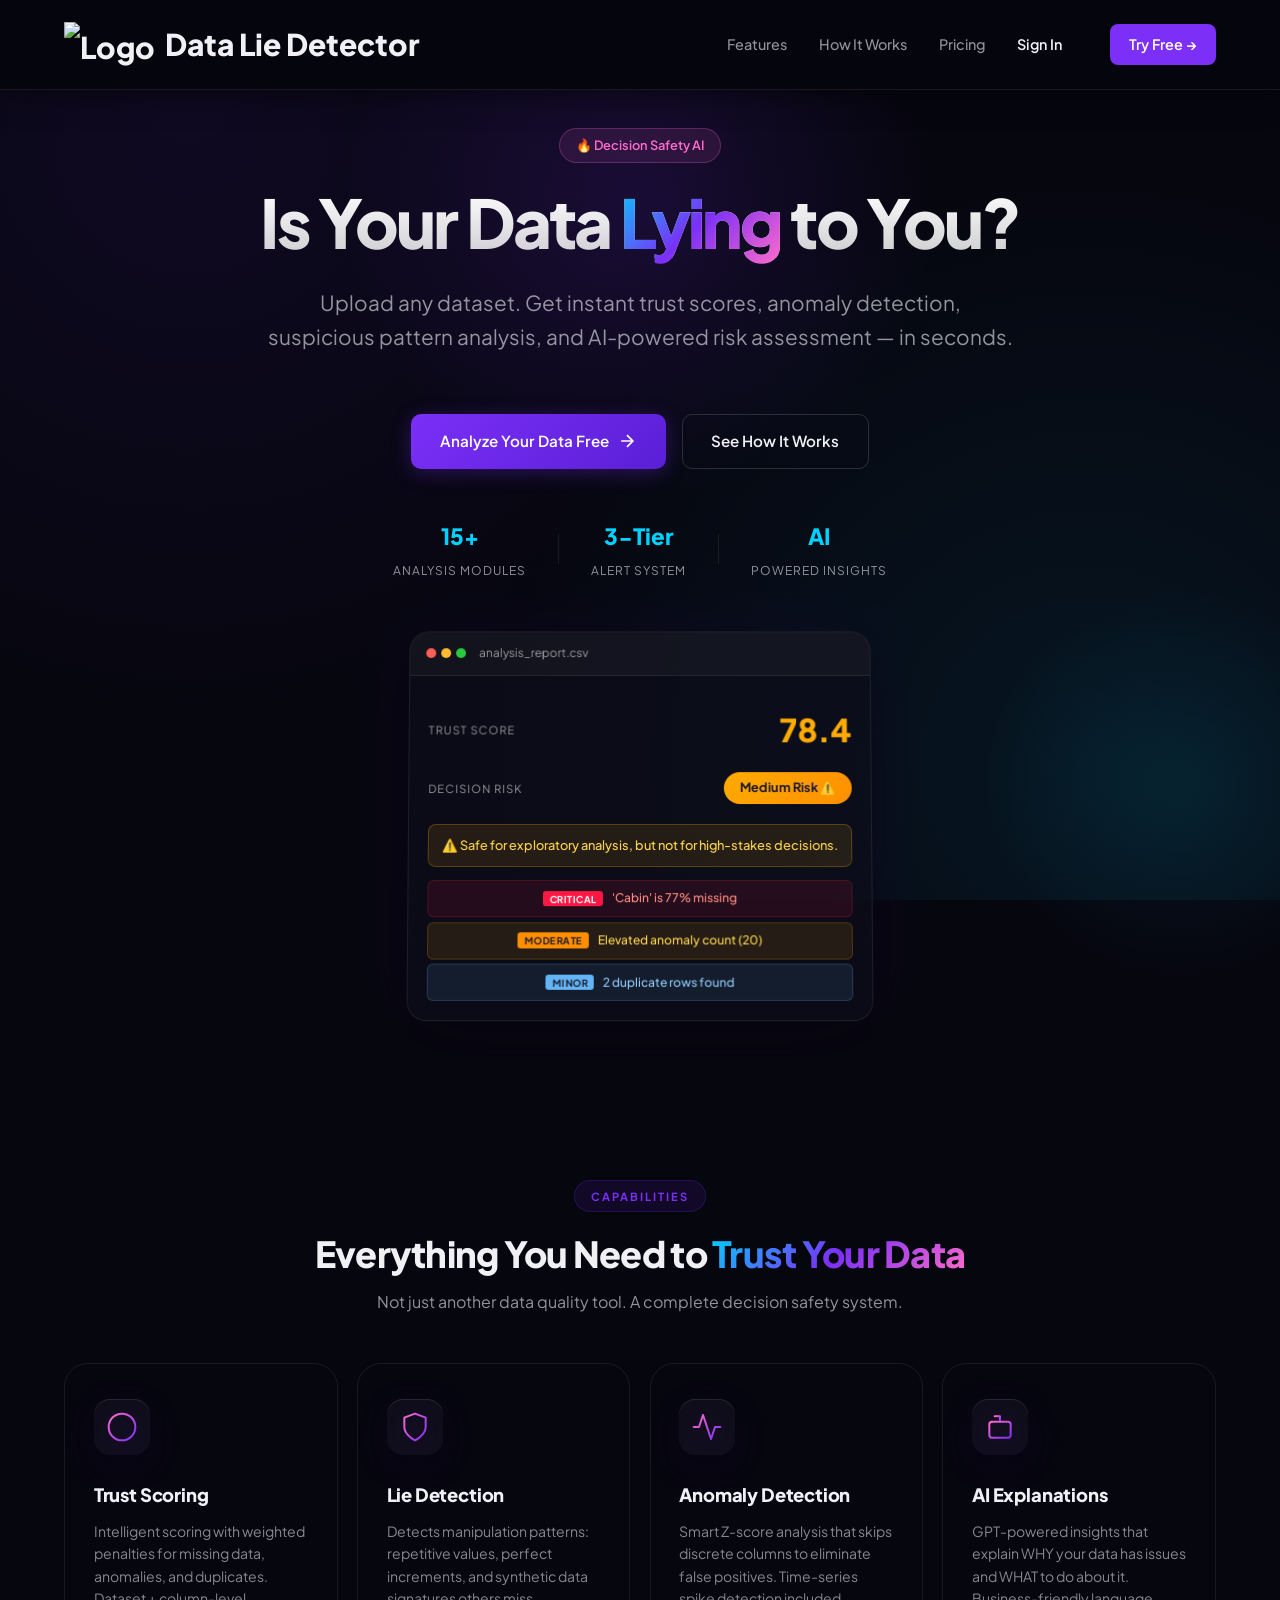
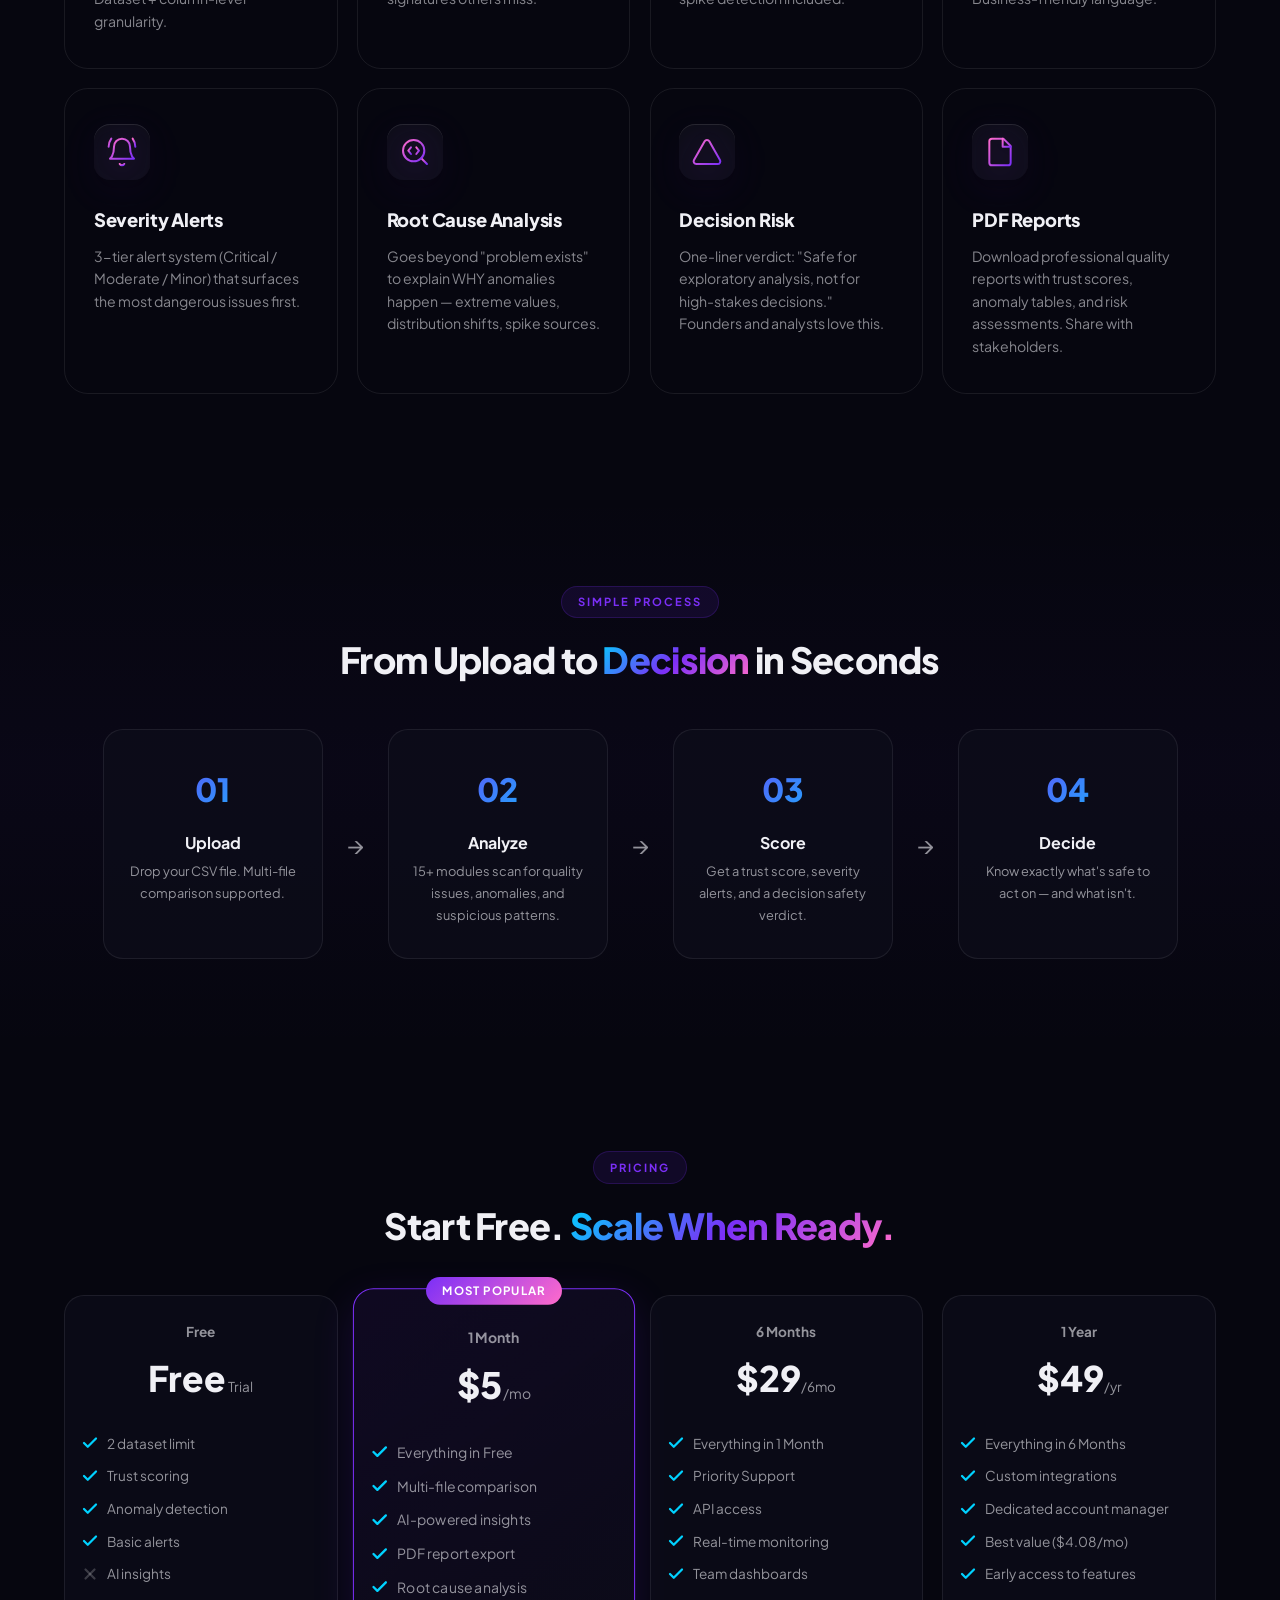
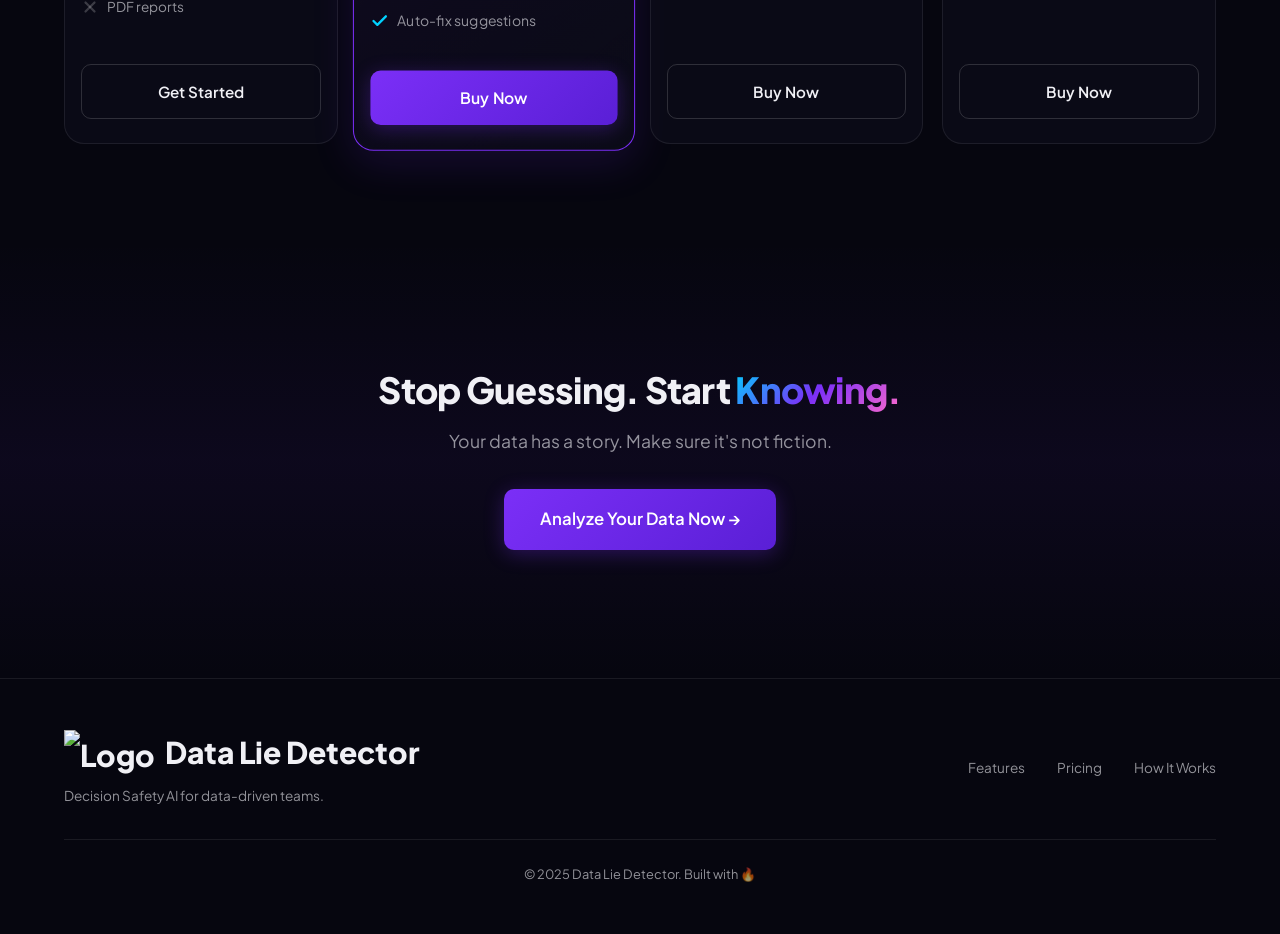
==== commit b5708919: "Fix UI: Remove hardcoded inline logo style to allow CSS to increase icon size" ====
--- a/landing/index.html
+++ b/landing/index.html
@@ -23,7 +23,7 @@
     <!-- ═══ NAVBAR ═══ -->
     <nav class="navbar" id="navbar">
         <div class="nav-container">
-            <a href="#" class="nav-logo"><img src="logo.png" alt="Logo" style="height: 1.2em; vertical-align: middle;"> <span>Data Lie Detector</span></a>
+            <a href="#" class="nav-logo"><img src="logo.png" alt="Logo"> <span>Data Lie Detector</span></a>
             <div class="nav-links">
                 <a href="#features">Features</a>
                 <a href="#how-it-works">How It Works</a>
@@ -190,12 +190,12 @@
                     <div class="price-tier">Free</div>
                     <div class="price-amount">Free<span> Trial</span></div>
                     <ul class="price-features">
-                        <li><svg class="icon-check" viewBox="0 0 24 24"><polyline points="20 6 9 17 4 12"></polyline></svg> 2 dataset limit</li>
-                        <li><svg class="icon-check" viewBox="0 0 24 24"><polyline points="20 6 9 17 4 12"></polyline></svg> Trust scoring</li>
-                        <li><svg class="icon-check" viewBox="0 0 24 24"><polyline points="20 6 9 17 4 12"></polyline></svg> Anomaly detection</li>
-                        <li><svg class="icon-check" viewBox="0 0 24 24"><polyline points="20 6 9 17 4 12"></polyline></svg> Basic alerts</li>
-                        <li><svg class="icon-cross" viewBox="0 0 24 24"><line x1="18" y1="6" x2="6" y2="18"></line><line x1="6" y1="6" x2="18" y2="18"></line></svg> AI insights</li>
-                        <li><svg class="icon-cross" viewBox="0 0 24 24"><line x1="18" y1="6" x2="6" y2="18"></line><line x1="6" y1="6" x2="18" y2="18"></line></svg> PDF reports</li>
+                        <li><span class="icon-check"></span> 2 dataset limit</li>
+                        <li><span class="icon-check"></span> Trust scoring</li>
+                        <li><span class="icon-check"></span> Anomaly detection</li>
+                        <li><span class="icon-check"></span> Basic alerts</li>
+                        <li><span class="icon-cross"></span> AI insights</li>
+                        <li><span class="icon-cross"></span> PDF reports</li>
                     </ul>
                     <a href="/app" target="_top" class="btn btn-ghost">Get Started</a>
                 </div>
@@ -204,12 +204,12 @@
                     <div class="price-tier">1 Month</div>
                     <div class="price-amount">$5<span>/mo</span></div>
                     <ul class="price-features">
-                        <li><svg class="icon-check" viewBox="0 0 24 24"><polyline points="20 6 9 17 4 12"></polyline></svg> Everything in Free</li>
-                        <li><svg class="icon-check" viewBox="0 0 24 24"><polyline points="20 6 9 17 4 12"></polyline></svg> Multi-file comparison</li>
-                        <li><svg class="icon-check" viewBox="0 0 24 24"><polyline points="20 6 9 17 4 12"></polyline></svg> AI-powered insights</li>
-                        <li><svg class="icon-check" viewBox="0 0 24 24"><polyline points="20 6 9 17 4 12"></polyline></svg> PDF report export</li>
-                        <li><svg class="icon-check" viewBox="0 0 24 24"><polyline points="20 6 9 17 4 12"></polyline></svg> Root cause analysis</li>
-                        <li><svg class="icon-check" viewBox="0 0 24 24"><polyline points="20 6 9 17 4 12"></polyline></svg> Auto-fix suggestions</li>
+                        <li><span class="icon-check"></span> Everything in Free</li>
+                        <li><span class="icon-check"></span> Multi-file comparison</li>
+                        <li><span class="icon-check"></span> AI-powered insights</li>
+                        <li><span class="icon-check"></span> PDF report export</li>
+                        <li><span class="icon-check"></span> Root cause analysis</li>
+                        <li><span class="icon-check"></span> Auto-fix suggestions</li>
                     </ul>
                     <a href="/app?plan=monthly" target="_top" class="btn btn-primary">Buy Now</a>
                 </div>
@@ -217,11 +217,11 @@
                     <div class="price-tier">6 Months</div>
                     <div class="price-amount">$29<span>/6mo</span></div>
                     <ul class="price-features">
-                        <li><svg class="icon-check" viewBox="0 0 24 24"><polyline points="20 6 9 17 4 12"></polyline></svg> Everything in 1 Month</li>
-                        <li><svg class="icon-check" viewBox="0 0 24 24"><polyline points="20 6 9 17 4 12"></polyline></svg> Priority Support</li>
-                        <li><svg class="icon-check" viewBox="0 0 24 24"><polyline points="20 6 9 17 4 12"></polyline></svg> API access</li>
-                        <li><svg class="icon-check" viewBox="0 0 24 24"><polyline points="20 6 9 17 4 12"></polyline></svg> Real-time monitoring</li>
-                        <li><svg class="icon-check" viewBox="0 0 24 24"><polyline points="20 6 9 17 4 12"></polyline></svg> Team dashboards</li>
+                        <li><span class="icon-check"></span> Everything in 1 Month</li>
+                        <li><span class="icon-check"></span> Priority Support</li>
+                        <li><span class="icon-check"></span> API access</li>
+                        <li><span class="icon-check"></span> Real-time monitoring</li>
+                        <li><span class="icon-check"></span> Team dashboards</li>
                     </ul>
                     <a href="/app?plan=semi_annual" target="_top" class="btn btn-ghost">Buy Now</a>
                 </div>
@@ -229,11 +229,11 @@
                     <div class="price-tier">1 Year</div>
                     <div class="price-amount">$49<span>/yr</span></div>
                     <ul class="price-features">
-                        <li><svg class="icon-check" viewBox="0 0 24 24"><polyline points="20 6 9 17 4 12"></polyline></svg> Everything in 6 Months</li>
-                        <li><svg class="icon-check" viewBox="0 0 24 24"><polyline points="20 6 9 17 4 12"></polyline></svg> Custom integrations</li>
-                        <li><svg class="icon-check" viewBox="0 0 24 24"><polyline points="20 6 9 17 4 12"></polyline></svg> Dedicated account manager</li>
-                        <li><svg class="icon-check" viewBox="0 0 24 24"><polyline points="20 6 9 17 4 12"></polyline></svg> Best value ($4.08/mo)</li>
-                        <li><svg class="icon-check" viewBox="0 0 24 24"><polyline points="20 6 9 17 4 12"></polyline></svg> Early access to features</li>
+                        <li><span class="icon-check"></span> Everything in 6 Months</li>
+                        <li><span class="icon-check"></span> Custom integrations</li>
+                        <li><span class="icon-check"></span> Dedicated account manager</li>
+                        <li><span class="icon-check"></span> Best value ($4.08/mo)</li>
+                        <li><span class="icon-check"></span> Early access to features</li>
                     </ul>
                     <a href="/app?plan=yearly" target="_top" class="btn btn-ghost">Buy Now</a>
                 </div>
@@ -255,7 +255,7 @@
         <div class="container">
             <div class="footer-content">
                 <div class="footer-brand">
-                    <span class="nav-logo"><img src="logo.png" alt="Logo" style="height: 1.2em; vertical-align: middle;"> <span>Data Lie Detector</span></span>
+                    <span class="nav-logo"><img src="logo.png" alt="Logo"> <span>Data Lie Detector</span></span>
                     <p>Decision Safety AI for data-driven teams.</p>
                 </div>
                 <div class="footer-links">
--- a/landing/style.css
+++ b/landing/style.css
@@ -109,7 +109,7 @@
 }
 
 .nav-logo img {
-    height: 1.6em;
+    height: 1.5em;
     vertical-align: middle;
 }
 
@@ -806,17 +806,21 @@
 }
 
 .icon-check, .icon-cross {
+    display: inline-block;
     width: 18px;
     height: 18px;
-    fill: none;
-    stroke-width: 3px;
-    stroke-linecap: round;
-    stroke-linejoin: round;
     margin-right: 8px;
     flex-shrink: 0;
-}
-.icon-check { stroke: #00d2ff; }
-.icon-cross { stroke: rgba(255, 255, 255, 0.2); }
+    background-size: contain;
+    background-repeat: no-repeat;
+    background-position: center;
+}
+.icon-check { 
+    background-image: url("data:image/svg+xml,%3Csvg xmlns='http://www.w3.org/2000/svg' viewBox='0 0 24 24' fill='none' stroke='%2300d2ff' stroke-width='3' stroke-linecap='round' stroke-linejoin='round'%3E%3Cpolyline points='20 6 9 17 4 12'%3E%3C/polyline%3E%3C/svg%3E");
+}
+.icon-cross { 
+    background-image: url("data:image/svg+xml,%3Csvg xmlns='http://www.w3.org/2000/svg' viewBox='0 0 24 24' fill='none' stroke='rgba(255, 255, 255, 0.2)' stroke-width='3' stroke-linecap='round' stroke-linejoin='round'%3E%3Cline x1='18' y1='6' x2='6' y2='18'%3E%3C/line%3E%3Cline x1='6' y1='6' x2='18' y2='18'%3E%3C/line%3E%3C/svg%3E");
+}
 
 .price-card .btn {
     width: 100%;
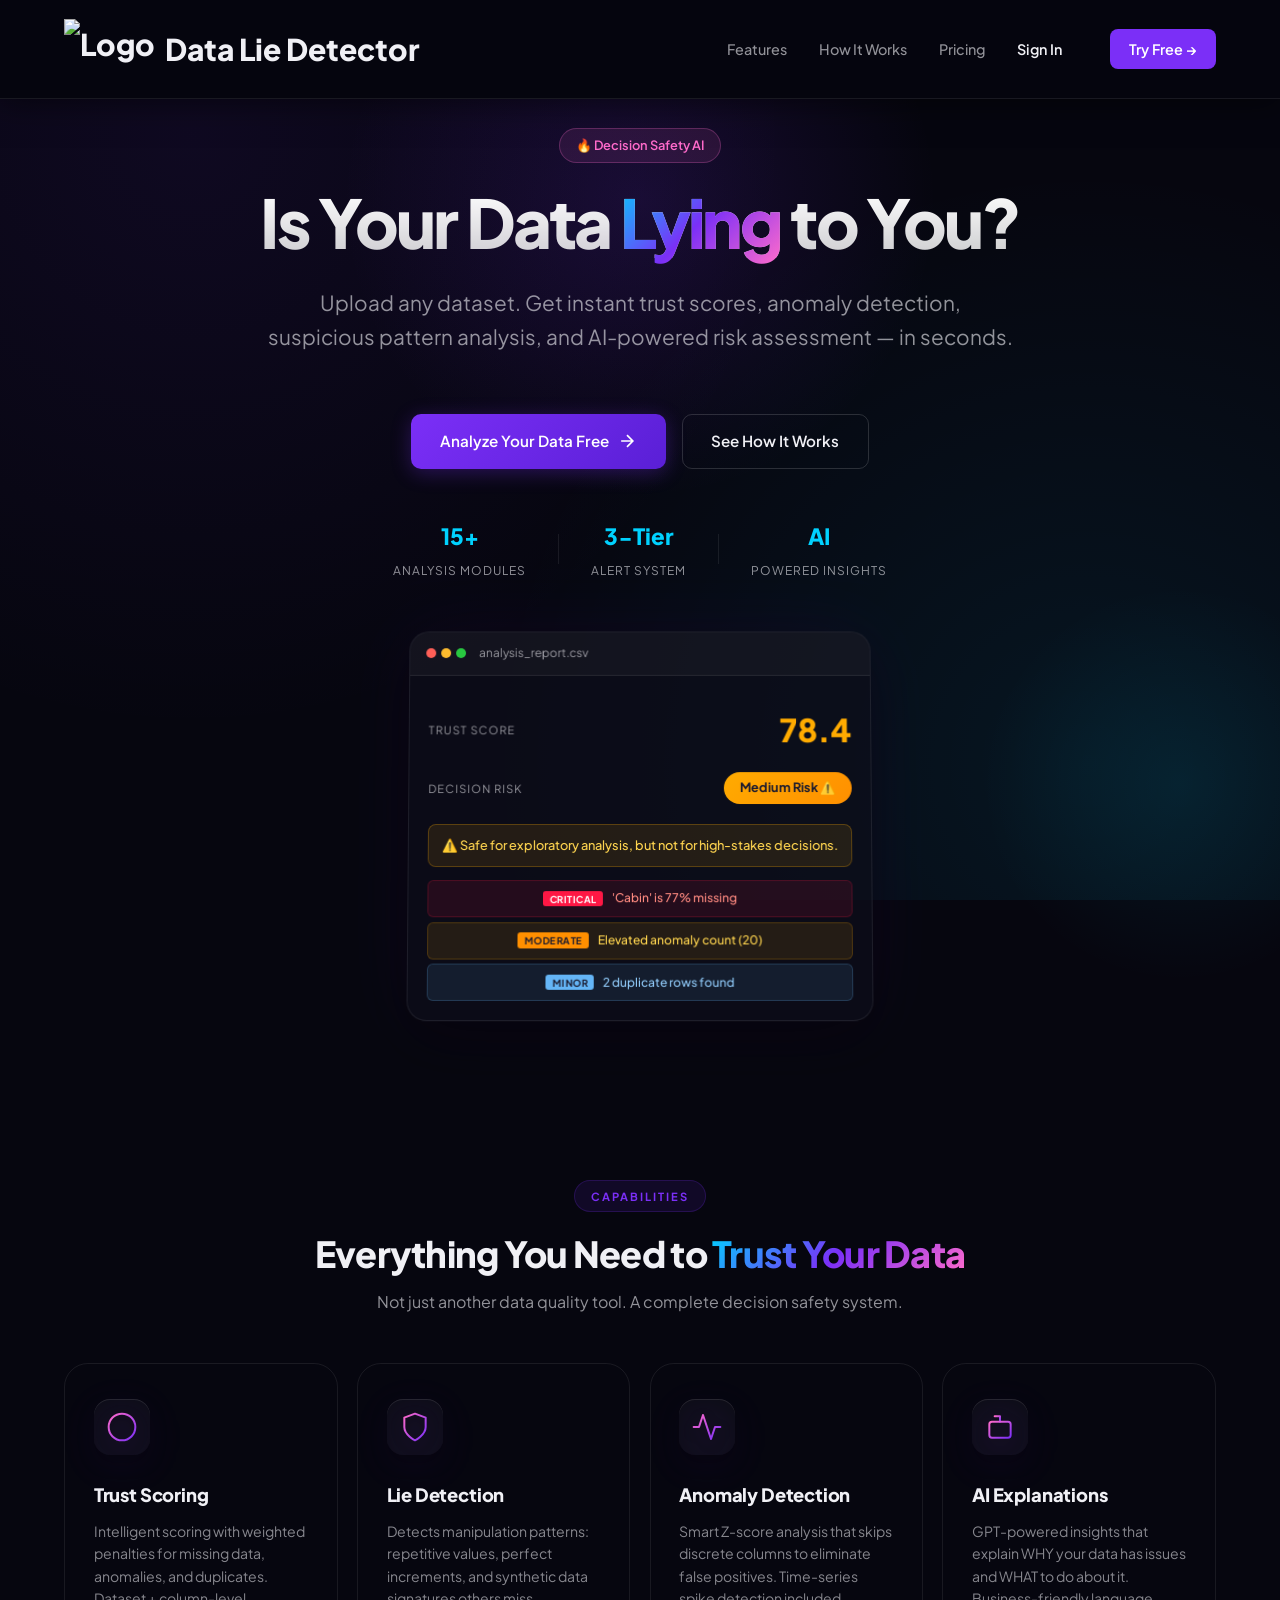
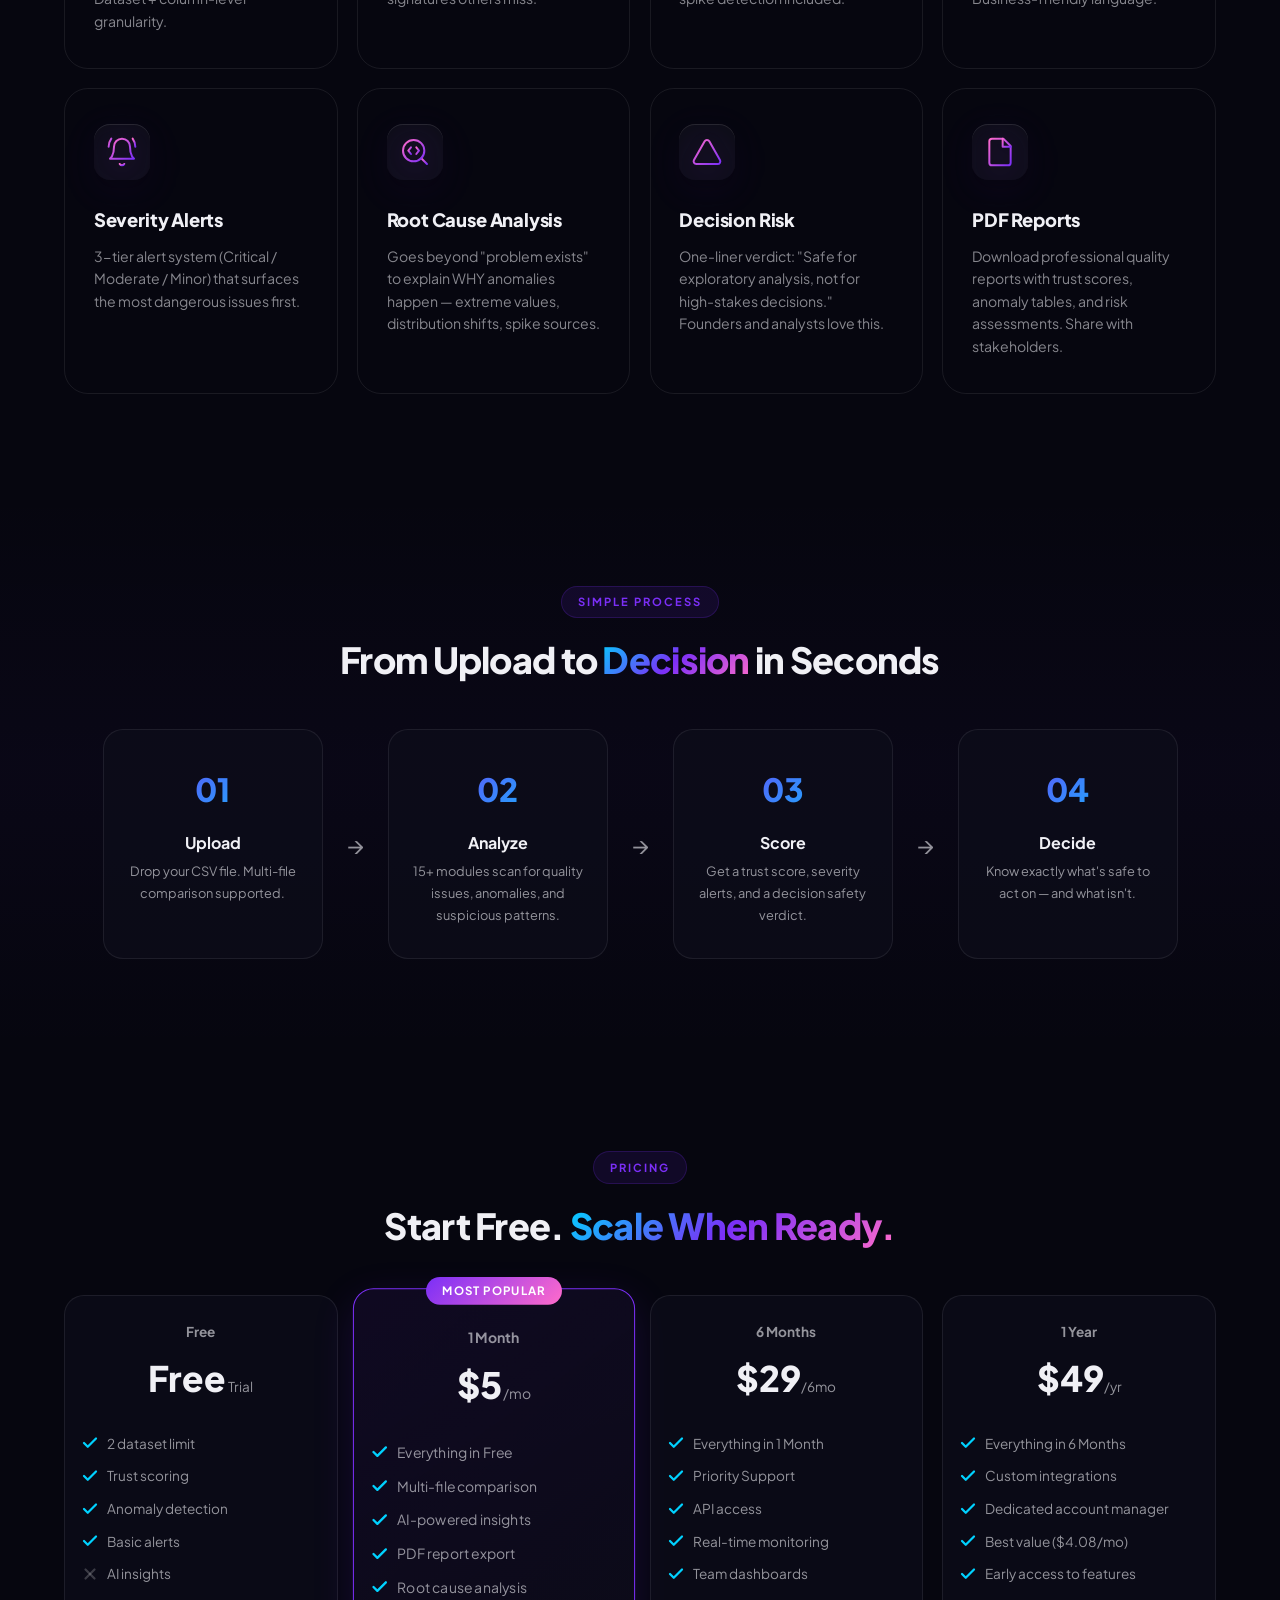
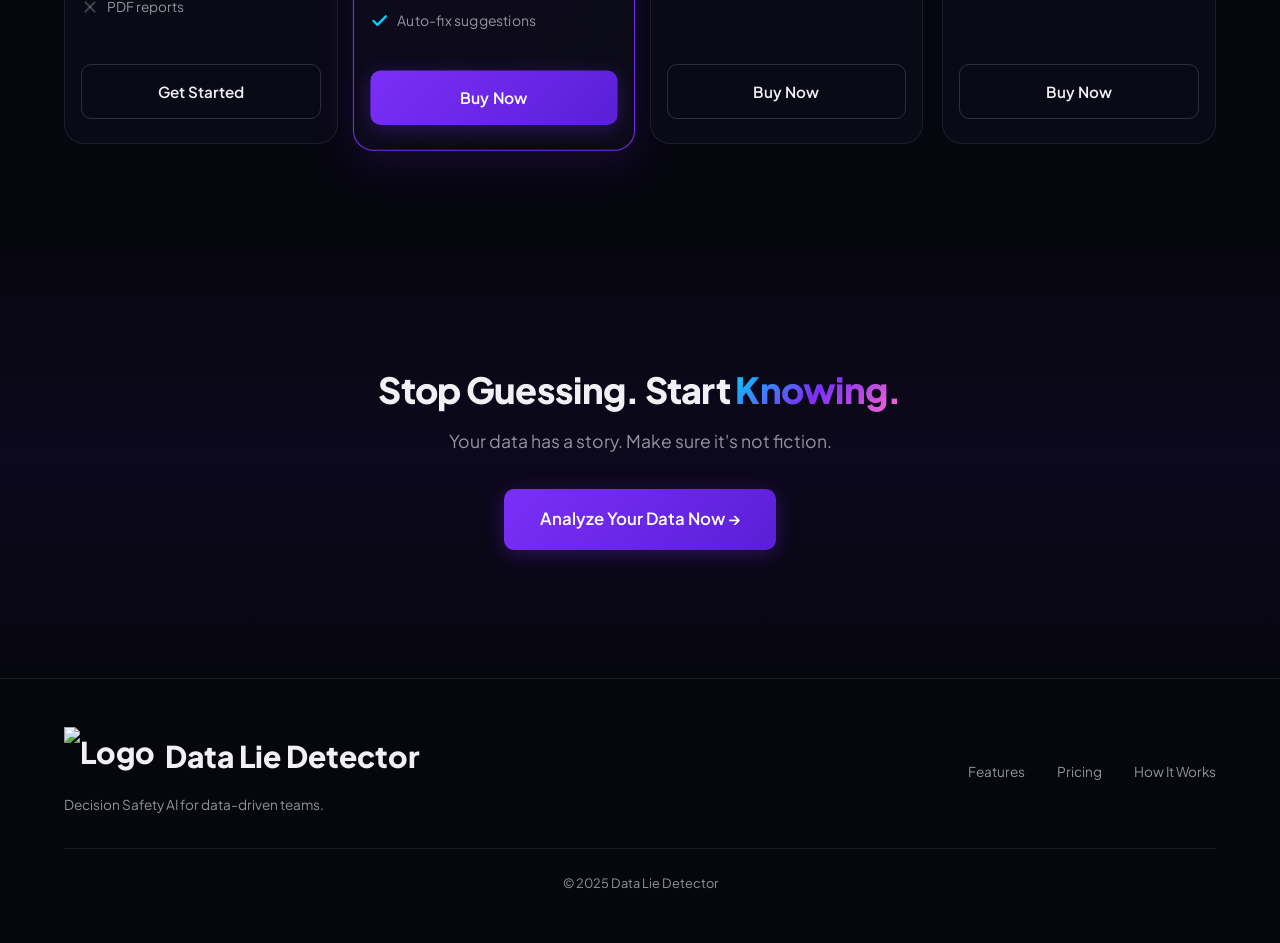
==== commit 60fb3fd3: "Fix UI: professionalize home button, remove built with" ====
--- a/landing/index.html
+++ b/landing/index.html
@@ -265,7 +265,7 @@
                 </div>
             </div>
             <div class="footer-bottom">
-                <p>© 2025 Data Lie Detector. Built with 🔥</p>
+                <p>© 2025 Data Lie Detector</p>
             </div>
         </div>
     </footer>
--- a/landing/style.css
+++ b/landing/style.css
@@ -109,7 +109,7 @@
 }
 
 .nav-logo img {
-    height: 1.5em;
+    height: 2.0em;
     vertical-align: middle;
 }
 
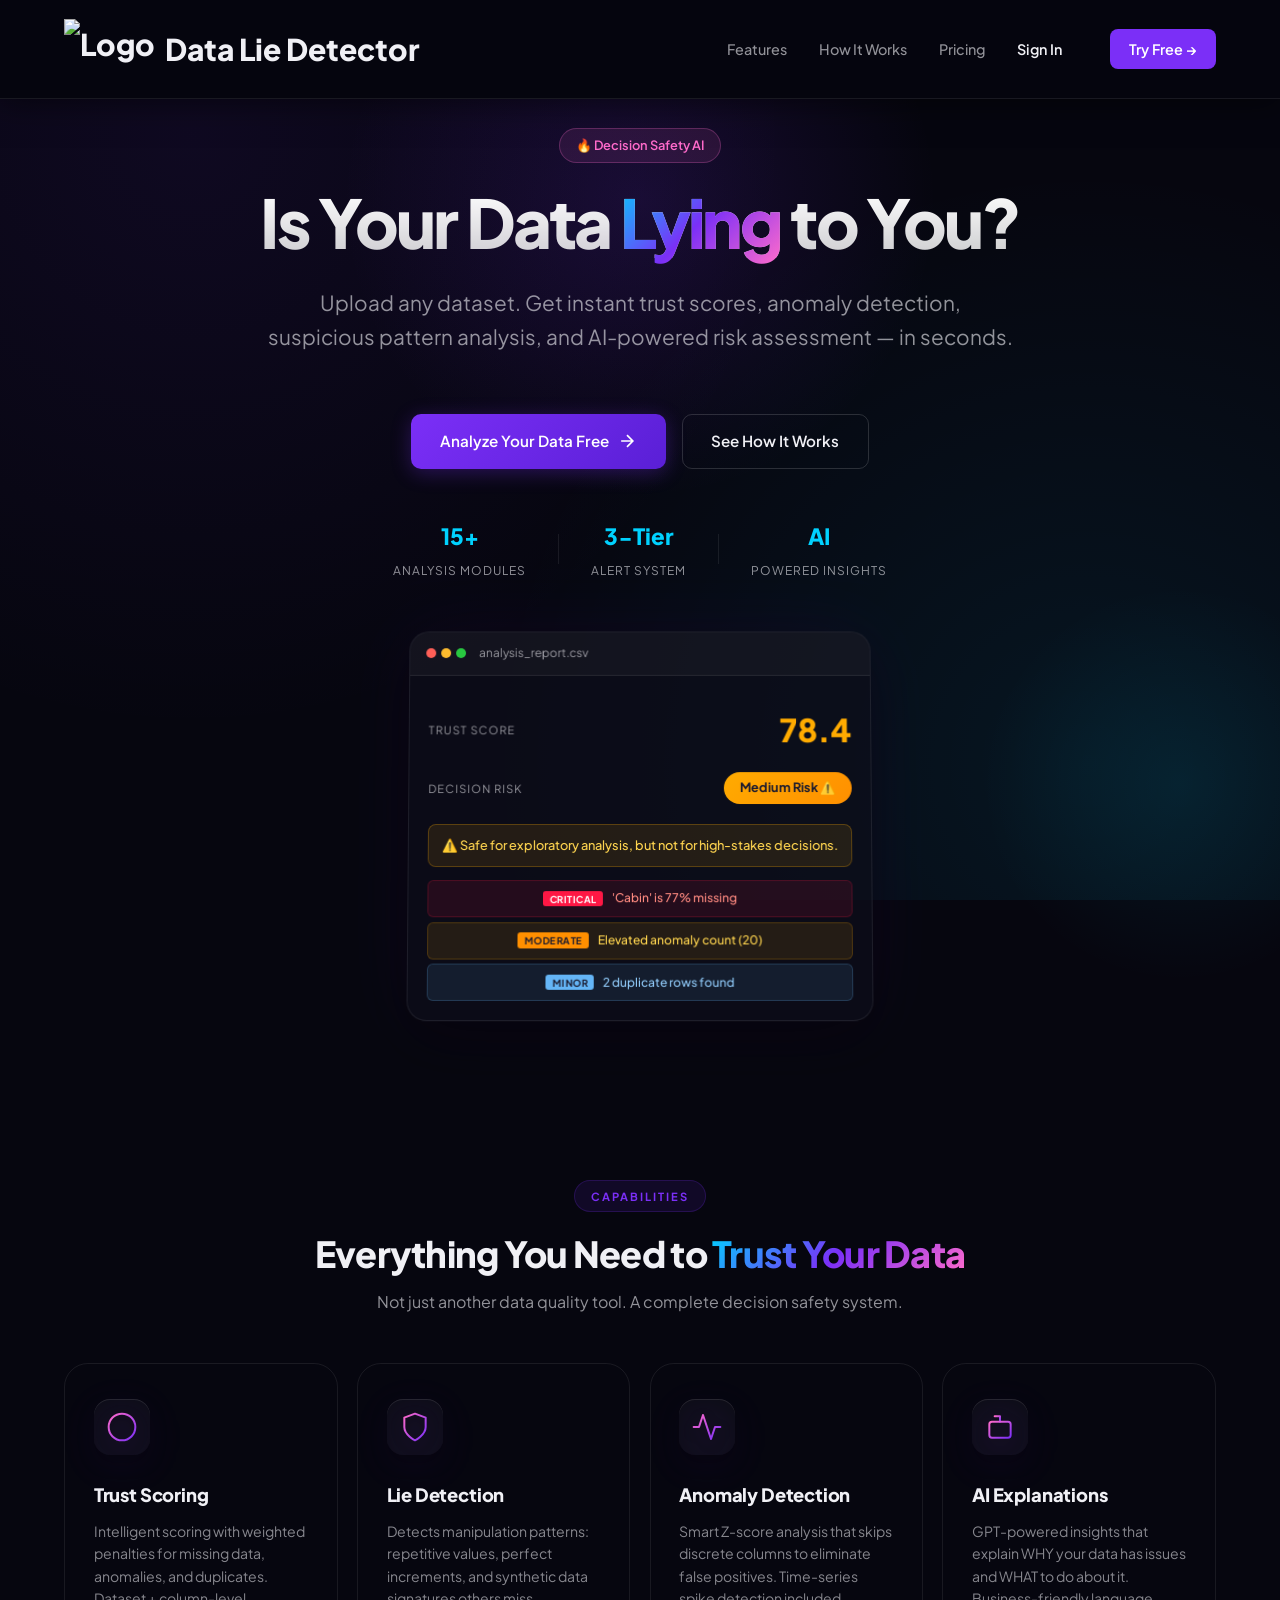
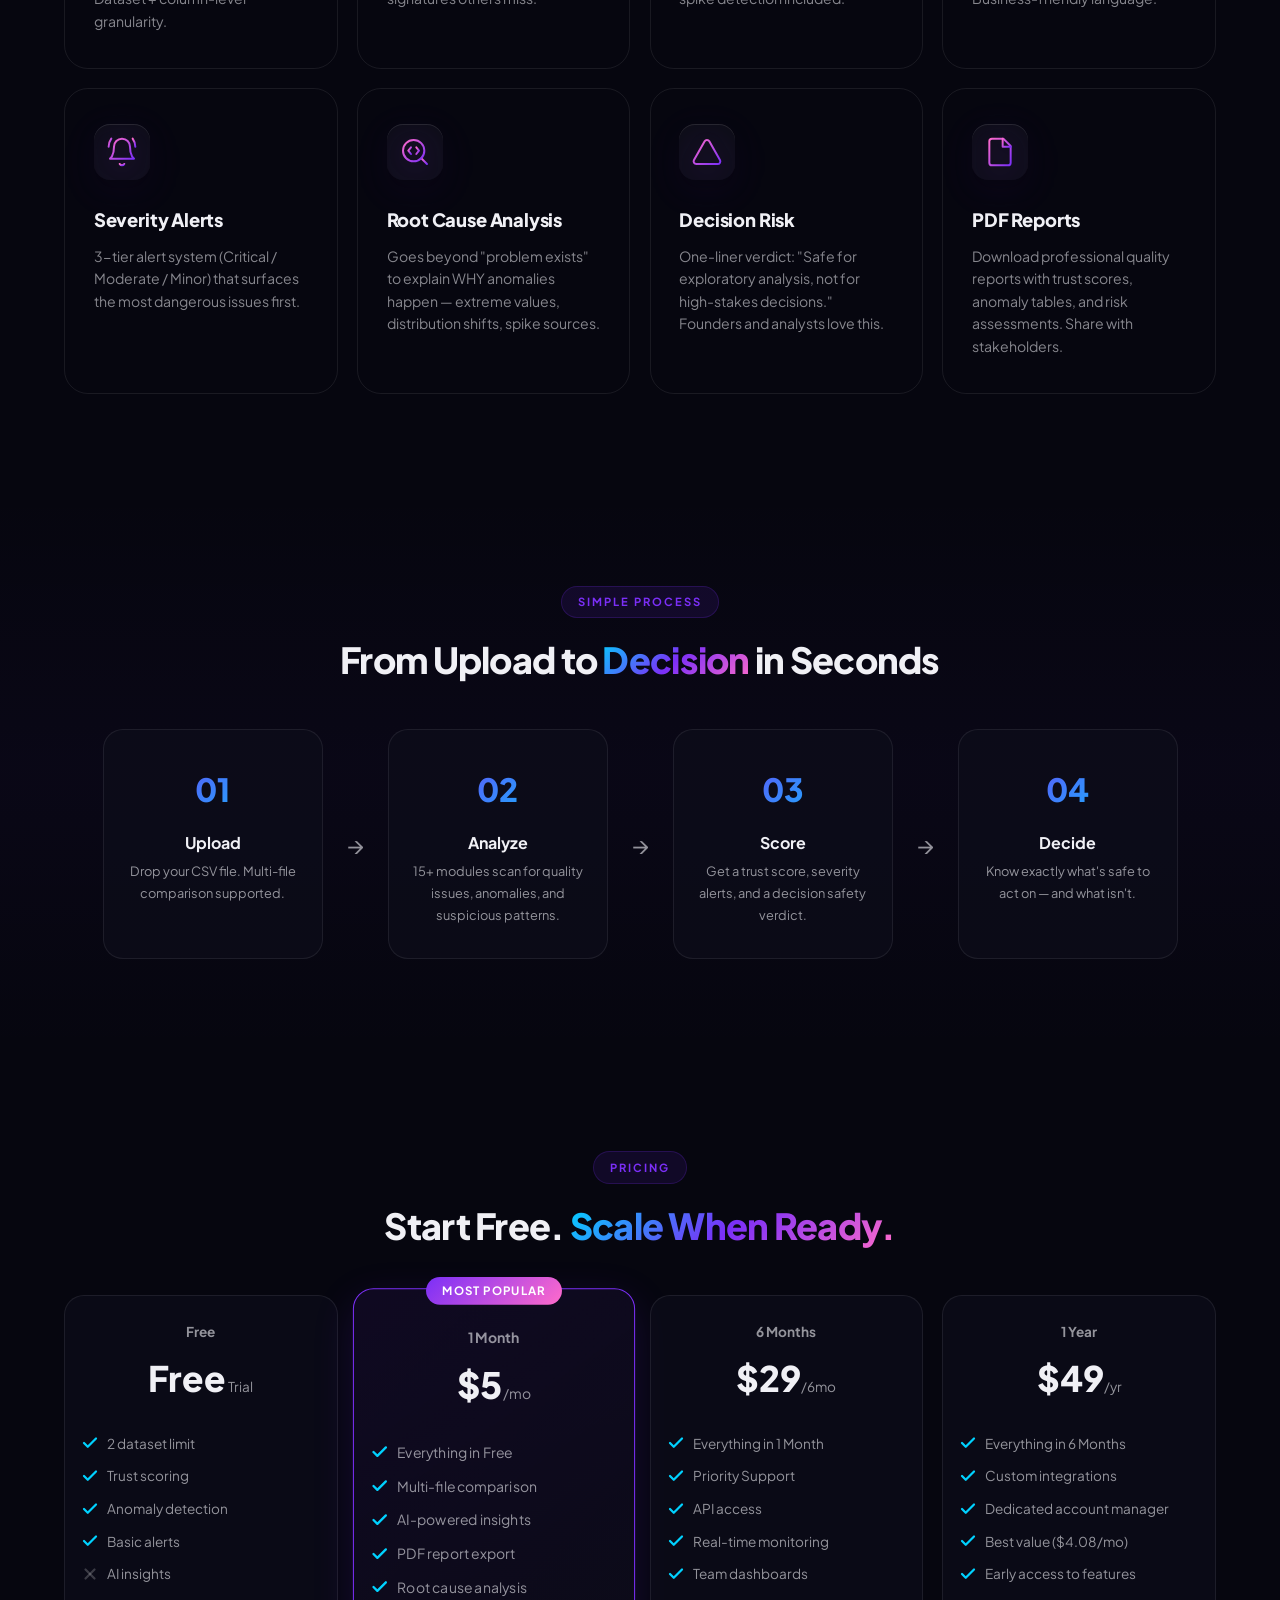
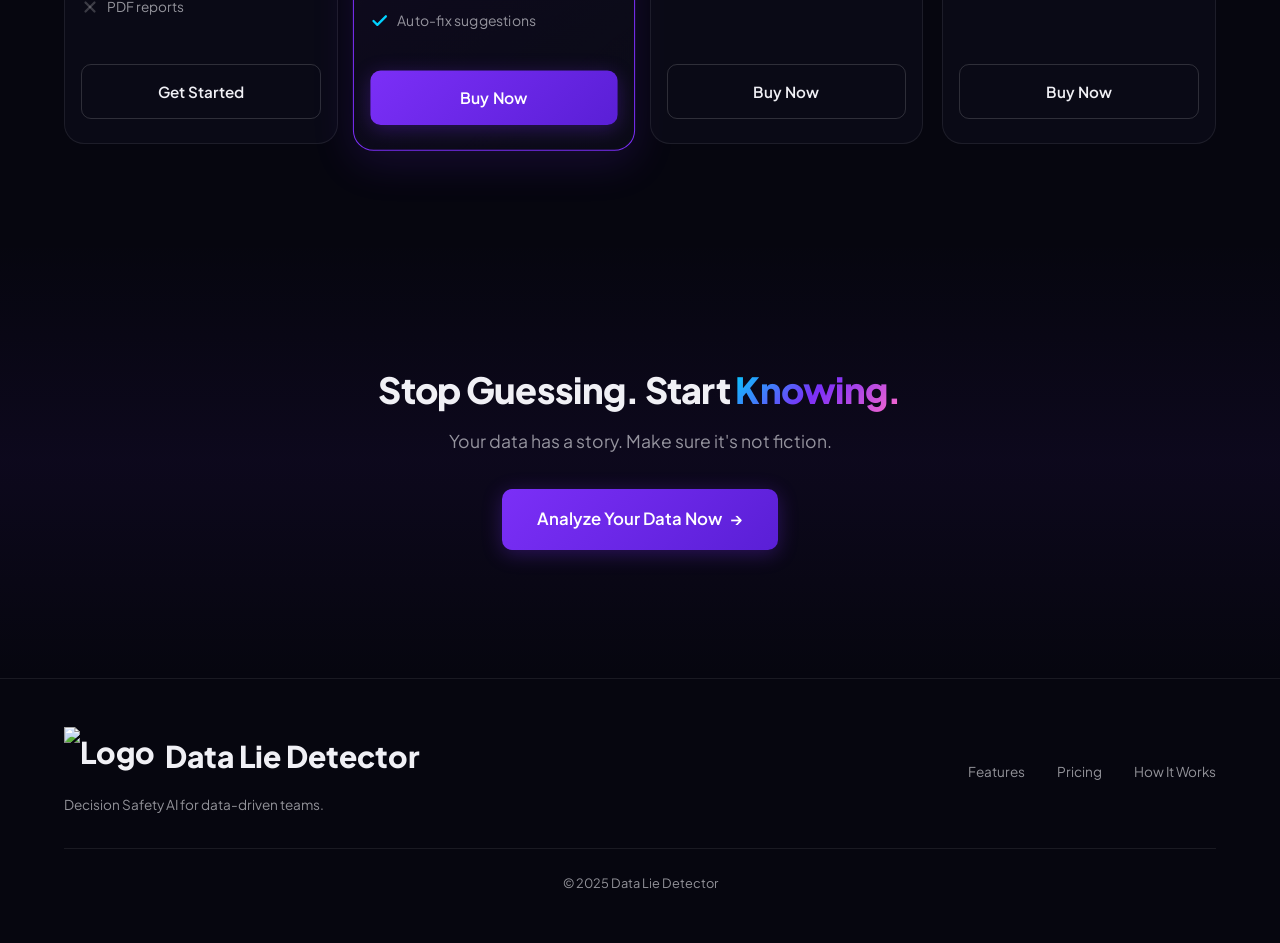
==== commit 3cef8f17: "Fix UI: Route pending_plan to sign-in page and fix 404 absolute links" ====
--- a/landing/index.html
+++ b/landing/index.html
@@ -28,8 +28,8 @@
                 <a href="#features">Features</a>
                 <a href="#how-it-works">How It Works</a>
                 <a href="#pricing">Pricing</a>
-                <a href="/app" target="_top" style="margin-right: 1rem; color: var(--text-primary); text-decoration: none; font-weight: 600;">Sign In</a>
-                <a href="/app" target="_top" class="nav-cta">Try Free →</a>
+                <a href="?page=app" target="_top" style="margin-right: 1rem; color: var(--text-primary); text-decoration: none; font-weight: 600;">Sign In</a>
+                <a href="?page=app" target="_top" class="nav-cta">Try Free <span>→</span></a>
             </div>
         </div>
     </nav>
@@ -43,7 +43,7 @@
             <h1>Is Your Data <span class="gradient-text">Lying</span> to You?</h1>
             <p class="hero-sub">Upload any dataset. Get instant trust scores, anomaly detection, suspicious pattern analysis, and AI-powered risk assessment — in seconds.</p>
             <div class="hero-actions">
-                <a href="/app" target="_top" class="btn btn-primary">
+                <a href="?page=app" target="_top" class="btn btn-primary">
                     <span>Analyze Your Data Free</span>
                     <svg width="20" height="20" viewBox="0 0 24 24" fill="none" stroke="currentColor" stroke-width="2"><path d="M5 12h14M12 5l7 7-7 7"/></svg>
                 </a>
@@ -197,7 +197,7 @@
                         <li><span class="icon-cross"></span> AI insights</li>
                         <li><span class="icon-cross"></span> PDF reports</li>
                     </ul>
-                    <a href="/app" target="_top" class="btn btn-ghost">Get Started</a>
+                    <a href="?page=app" target="_top" class="btn btn-ghost">Get Started</a>
                 </div>
                 <div class="price-card featured">
                     <div class="price-popular">Most Popular</div>
@@ -211,7 +211,7 @@
                         <li><span class="icon-check"></span> Root cause analysis</li>
                         <li><span class="icon-check"></span> Auto-fix suggestions</li>
                     </ul>
-                    <a href="/app?plan=monthly" target="_top" class="btn btn-primary">Buy Now</a>
+                    <a href="?page=app&plan=monthly" target="_top" class="btn btn-primary">Buy Now</a>
                 </div>
                 <div class="price-card">
                     <div class="price-tier">6 Months</div>
@@ -223,7 +223,7 @@
                         <li><span class="icon-check"></span> Real-time monitoring</li>
                         <li><span class="icon-check"></span> Team dashboards</li>
                     </ul>
-                    <a href="/app?plan=semi_annual" target="_top" class="btn btn-ghost">Buy Now</a>
+                    <a href="?page=app&plan=semi_annual" target="_top" class="btn btn-ghost">Buy Now</a>
                 </div>
                 <div class="price-card">
                     <div class="price-tier">1 Year</div>
@@ -235,7 +235,7 @@
                         <li><span class="icon-check"></span> Best value ($4.08/mo)</li>
                         <li><span class="icon-check"></span> Early access to features</li>
                     </ul>
-                    <a href="/app?plan=yearly" target="_top" class="btn btn-ghost">Buy Now</a>
+                    <a href="?page=app&plan=yearly" target="_top" class="btn btn-ghost">Buy Now</a>
                 </div>
             </div>
         </div>
@@ -246,7 +246,7 @@
         <div class="container">
             <h2>Stop Guessing. Start <span class="gradient-text">Knowing.</span></h2>
             <p>Your data has a story. Make sure it's not fiction.</p>
-            <a href="/app" target="_top" class="btn btn-primary btn-lg">Analyze Your Data Now →</a>
+            <a href="?page=app" target="_top" class="btn btn-primary btn-lg">Analyze Your Data Now <span>→</span></a>
         </div>
     </section>
 
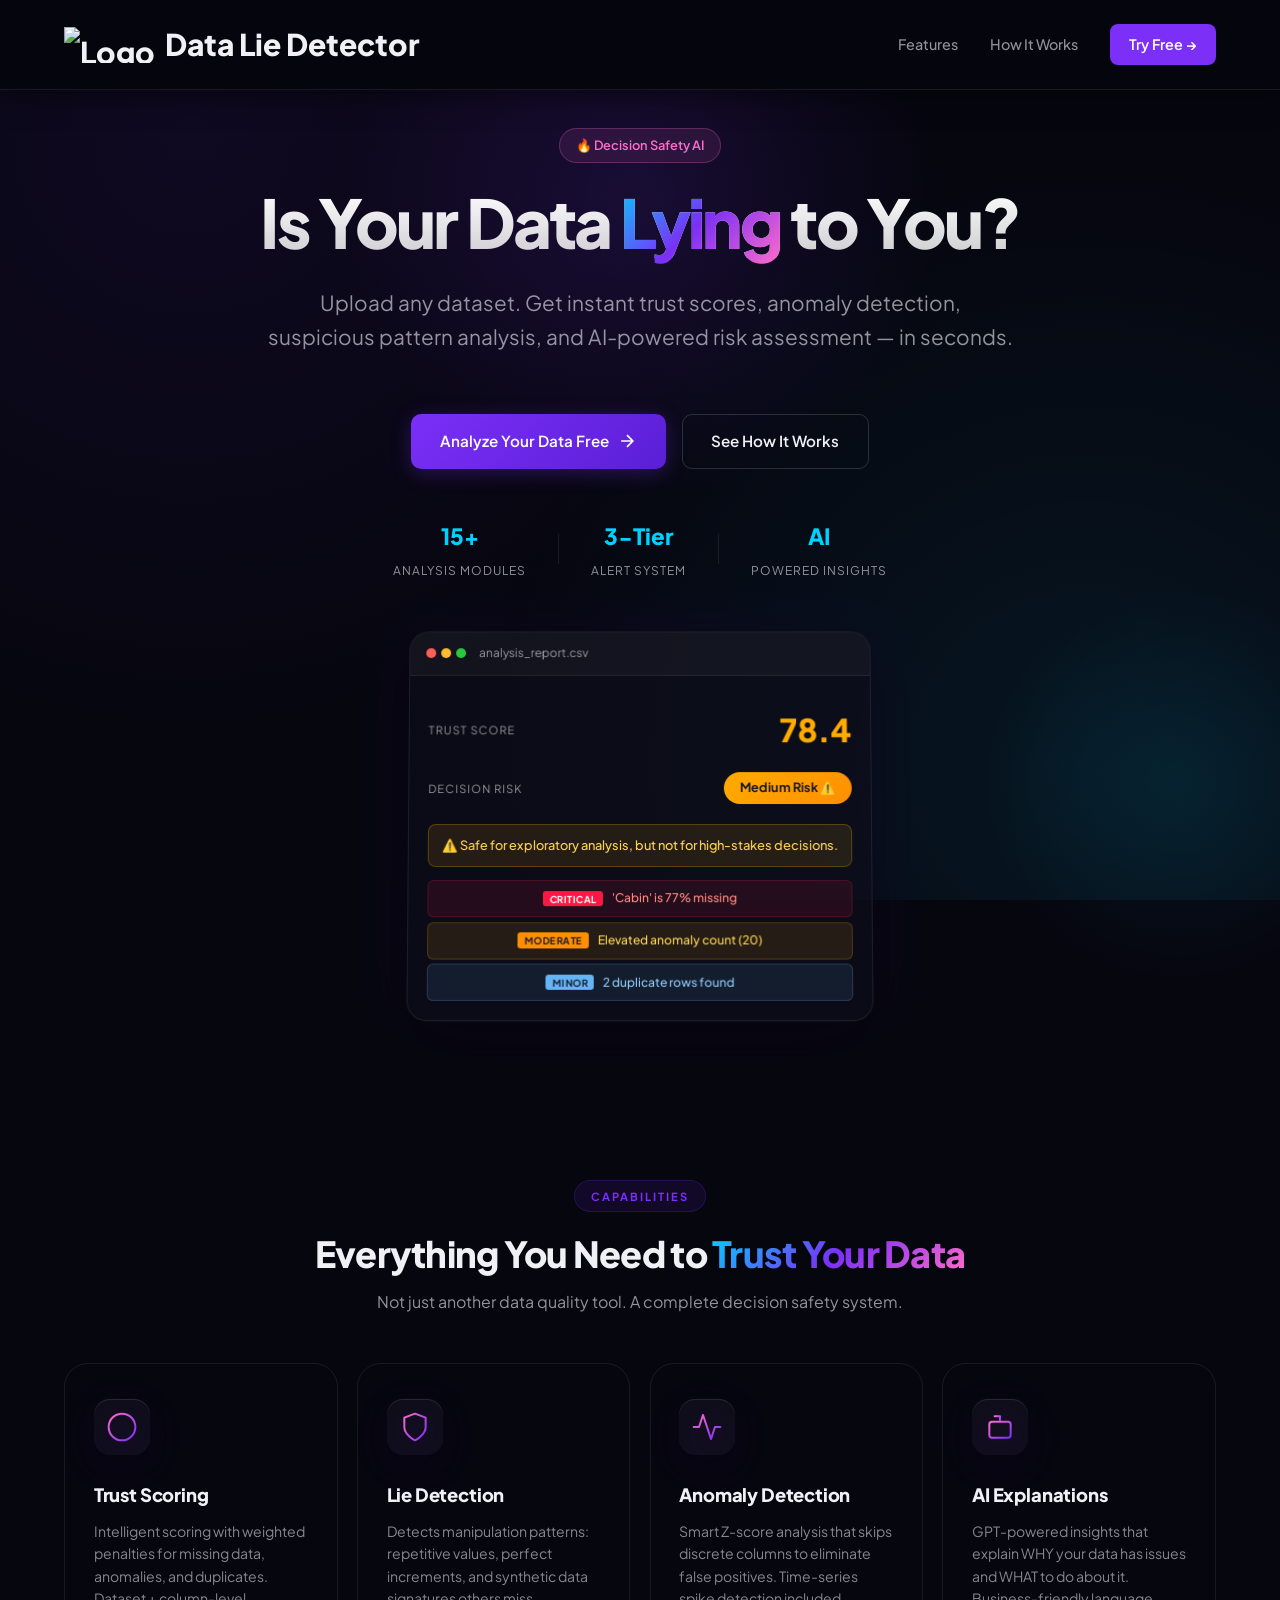
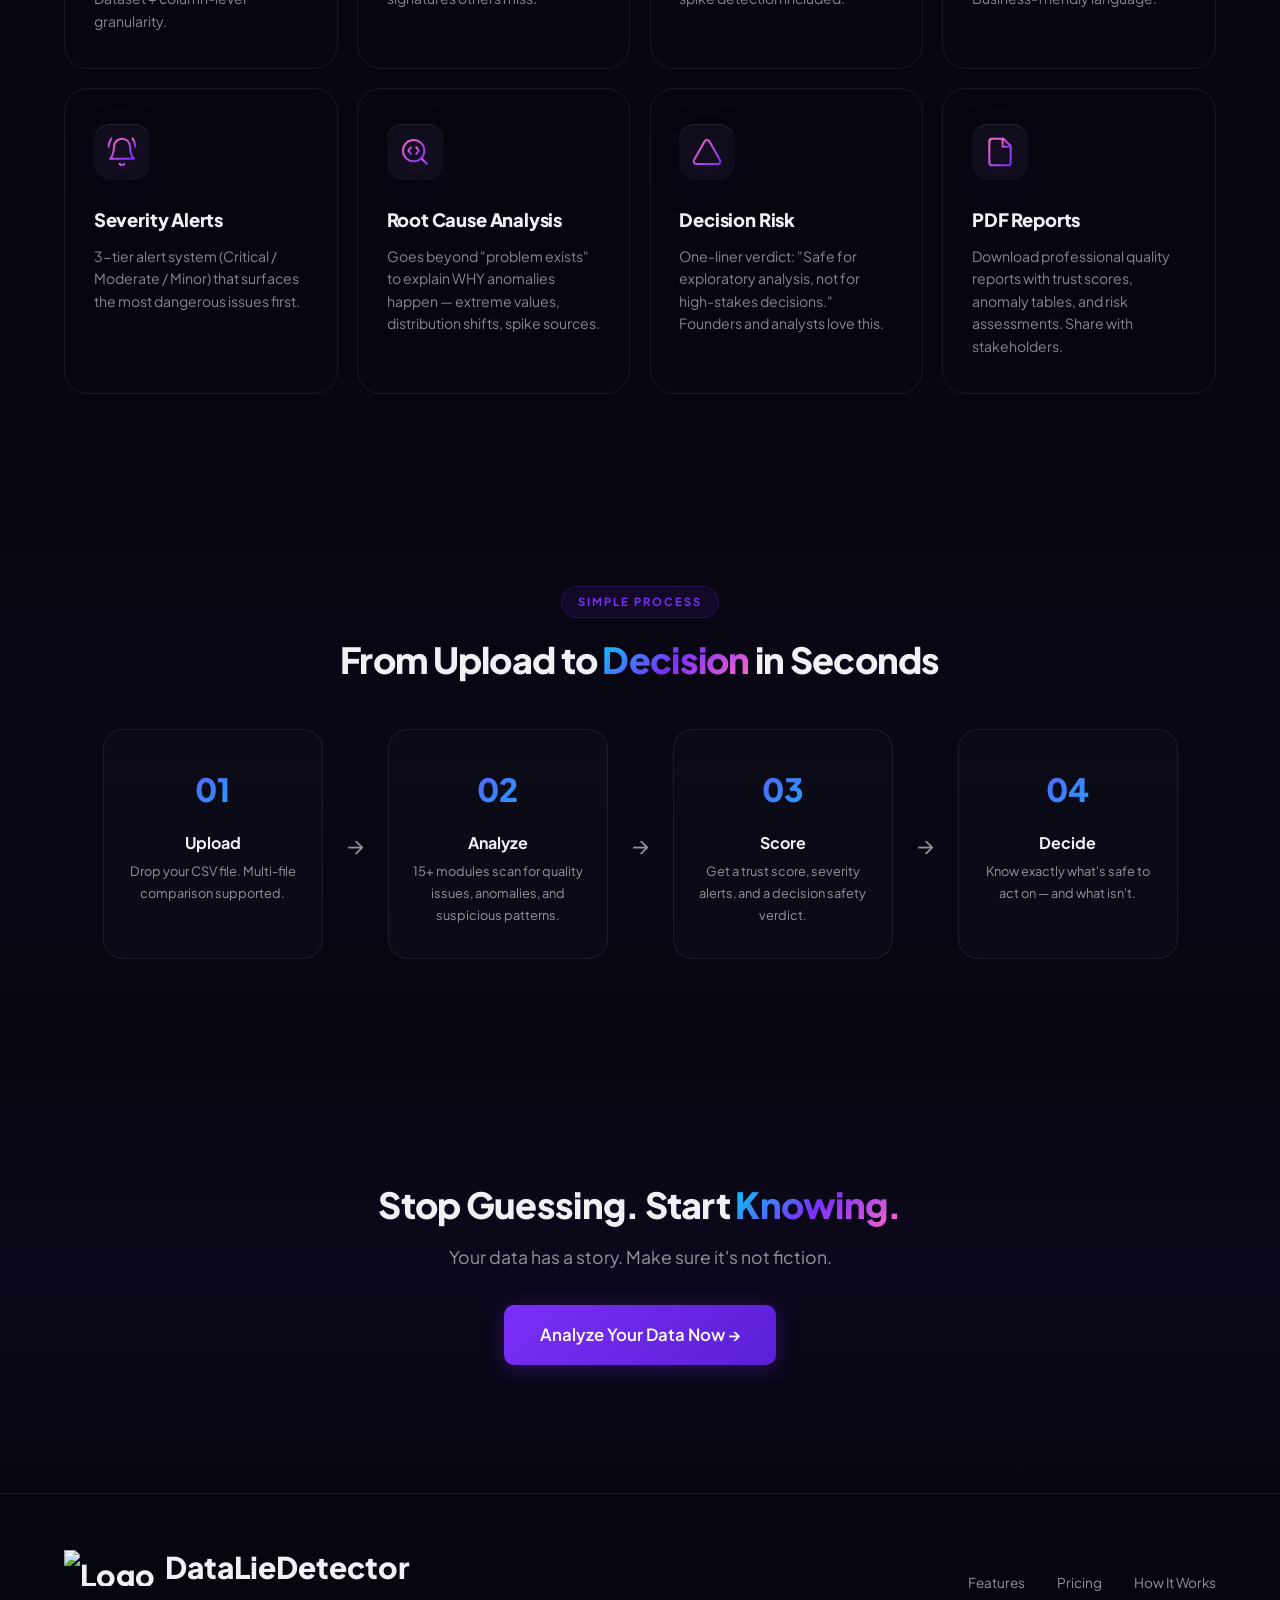
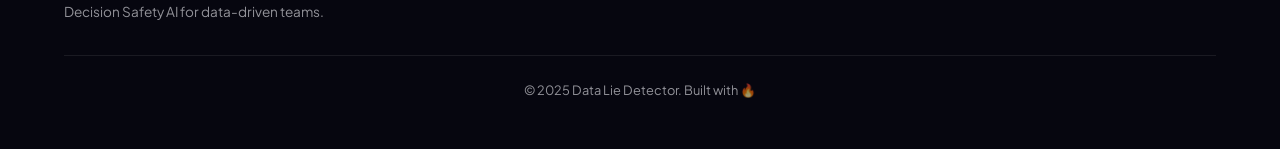
==== commit 55d0a516: "Remove Pricing section from landing page" ====
--- a/landing/index.html
+++ b/landing/index.html
@@ -5,7 +5,6 @@
     <meta name="viewport" content="width=device-width, initial-scale=1.0">
     <title>Data Lie Detector — Decision Safety AI</title>
     <meta name="description" content="Upload data. Detect issues. Score trust. Make safe decisions. The AI-powered data quality engine that tells you if your data is lying.">
-    <link rel="icon" href="favicon.ico">
     <link href="https://fonts.googleapis.com/css2?family=Inter:wght@300;400;500;600;700;800;900&display=swap" rel="stylesheet">
     <link rel="stylesheet" href="style.css?v=2">
 </head>
@@ -23,13 +22,11 @@
     <!-- ═══ NAVBAR ═══ -->
     <nav class="navbar" id="navbar">
         <div class="nav-container">
-            <a href="#" class="nav-logo"><img src="logo.png" alt="Logo"> <span>Data Lie Detector</span></a>
+            <a href="#" class="nav-logo"><img src="logo.png" alt="Logo" style="height: 1.2em; vertical-align: middle;"> <span>Data Lie Detector</span></a>
             <div class="nav-links">
                 <a href="#features">Features</a>
                 <a href="#how-it-works">How It Works</a>
-                <a href="#pricing">Pricing</a>
-                <a href="?page=app" target="_top" style="margin-right: 1rem; color: var(--text-primary); text-decoration: none; font-weight: 600;">Sign In</a>
-                <a href="?page=app" target="_top" class="nav-cta">Try Free <span>→</span></a>
+                <a href="/app" class="nav-cta">Try Free →</a>
             </div>
         </div>
     </nav>
@@ -43,7 +40,7 @@
             <h1>Is Your Data <span class="gradient-text">Lying</span> to You?</h1>
             <p class="hero-sub">Upload any dataset. Get instant trust scores, anomaly detection, suspicious pattern analysis, and AI-powered risk assessment — in seconds.</p>
             <div class="hero-actions">
-                <a href="?page=app" target="_top" class="btn btn-primary">
+                <a href="/app" class="btn btn-primary">
                     <span>Analyze Your Data Free</span>
                     <svg width="20" height="20" viewBox="0 0 24 24" fill="none" stroke="currentColor" stroke-width="2"><path d="M5 12h14M12 5l7 7-7 7"/></svg>
                 </a>
@@ -179,74 +176,14 @@
         </div>
     </section>
 
-    <!-- ═══ PRICING ═══ -->
-    <section class="pricing" id="pricing">
-        <div class="container">
-            <div class="section-badge">Pricing</div>
-            <h2>Start Free. <span class="gradient-text">Scale When Ready.</span></h2>
-
-            <div class="pricing-grid">
-                <div class="price-card">
-                    <div class="price-tier">Free</div>
-                    <div class="price-amount">Free<span> Trial</span></div>
-                    <ul class="price-features">
-                        <li><span class="icon-check"></span> 2 dataset limit</li>
-                        <li><span class="icon-check"></span> Trust scoring</li>
-                        <li><span class="icon-check"></span> Anomaly detection</li>
-                        <li><span class="icon-check"></span> Basic alerts</li>
-                        <li><span class="icon-cross"></span> AI insights</li>
-                        <li><span class="icon-cross"></span> PDF reports</li>
-                    </ul>
-                    <a href="?page=app" target="_top" class="btn btn-ghost">Get Started</a>
-                </div>
-                <div class="price-card featured">
-                    <div class="price-popular">Most Popular</div>
-                    <div class="price-tier">1 Month</div>
-                    <div class="price-amount">$5<span>/mo</span></div>
-                    <ul class="price-features">
-                        <li><span class="icon-check"></span> Everything in Free</li>
-                        <li><span class="icon-check"></span> Multi-file comparison</li>
-                        <li><span class="icon-check"></span> AI-powered insights</li>
-                        <li><span class="icon-check"></span> PDF report export</li>
-                        <li><span class="icon-check"></span> Root cause analysis</li>
-                        <li><span class="icon-check"></span> Auto-fix suggestions</li>
-                    </ul>
-                    <a href="?page=app&plan=monthly" target="_top" class="btn btn-primary">Buy Now</a>
-                </div>
-                <div class="price-card">
-                    <div class="price-tier">6 Months</div>
-                    <div class="price-amount">$29<span>/6mo</span></div>
-                    <ul class="price-features">
-                        <li><span class="icon-check"></span> Everything in 1 Month</li>
-                        <li><span class="icon-check"></span> Priority Support</li>
-                        <li><span class="icon-check"></span> API access</li>
-                        <li><span class="icon-check"></span> Real-time monitoring</li>
-                        <li><span class="icon-check"></span> Team dashboards</li>
-                    </ul>
-                    <a href="?page=app&plan=semi_annual" target="_top" class="btn btn-ghost">Buy Now</a>
-                </div>
-                <div class="price-card">
-                    <div class="price-tier">1 Year</div>
-                    <div class="price-amount">$49<span>/yr</span></div>
-                    <ul class="price-features">
-                        <li><span class="icon-check"></span> Everything in 6 Months</li>
-                        <li><span class="icon-check"></span> Custom integrations</li>
-                        <li><span class="icon-check"></span> Dedicated account manager</li>
-                        <li><span class="icon-check"></span> Best value ($4.08/mo)</li>
-                        <li><span class="icon-check"></span> Early access to features</li>
-                    </ul>
-                    <a href="?page=app&plan=yearly" target="_top" class="btn btn-ghost">Buy Now</a>
-                </div>
-            </div>
-        </div>
-    </section>
+
 
     <!-- ═══ CTA ═══ -->
     <section class="cta" id="cta">
         <div class="container">
             <h2>Stop Guessing. Start <span class="gradient-text">Knowing.</span></h2>
             <p>Your data has a story. Make sure it's not fiction.</p>
-            <a href="?page=app" target="_top" class="btn btn-primary btn-lg">Analyze Your Data Now <span>→</span></a>
+            <a href="/app" class="btn btn-primary btn-lg">Analyze Your Data Now →</a>
         </div>
     </section>
 
@@ -255,7 +192,7 @@
         <div class="container">
             <div class="footer-content">
                 <div class="footer-brand">
-                    <span class="nav-logo"><img src="logo.png" alt="Logo"> <span>Data Lie Detector</span></span>
+                    <span class="nav-logo"><img src="logo.png" alt="Logo" style="height: 1.2em; vertical-align: middle;"> <span>DataLieDetector</span></span>
                     <p>Decision Safety AI for data-driven teams.</p>
                 </div>
                 <div class="footer-links">
@@ -265,7 +202,7 @@
                 </div>
             </div>
             <div class="footer-bottom">
-                <p>© 2025 Data Lie Detector</p>
+                <p>© 2025 Data Lie Detector. Built with 🔥</p>
             </div>
         </div>
     </footer>
@@ -294,17 +231,6 @@
         document.querySelectorAll('.feature-card, .step, .price-card').forEach(el => {
             observer.observe(el);
         });
-
-        // Feature card mouse effect (Spotlight)
-        document.querySelectorAll('.feature-card').forEach(card => {
-            card.addEventListener('mousemove', e => {
-                const rect = card.getBoundingClientRect();
-                const x = e.clientX - rect.left;
-                const y = e.clientY - rect.top;
-                card.style.setProperty('--x', `${x}px`);
-                card.style.setProperty('--y', `${y}px`);
-            });
-        });
     </script>
 </body>
 </html>
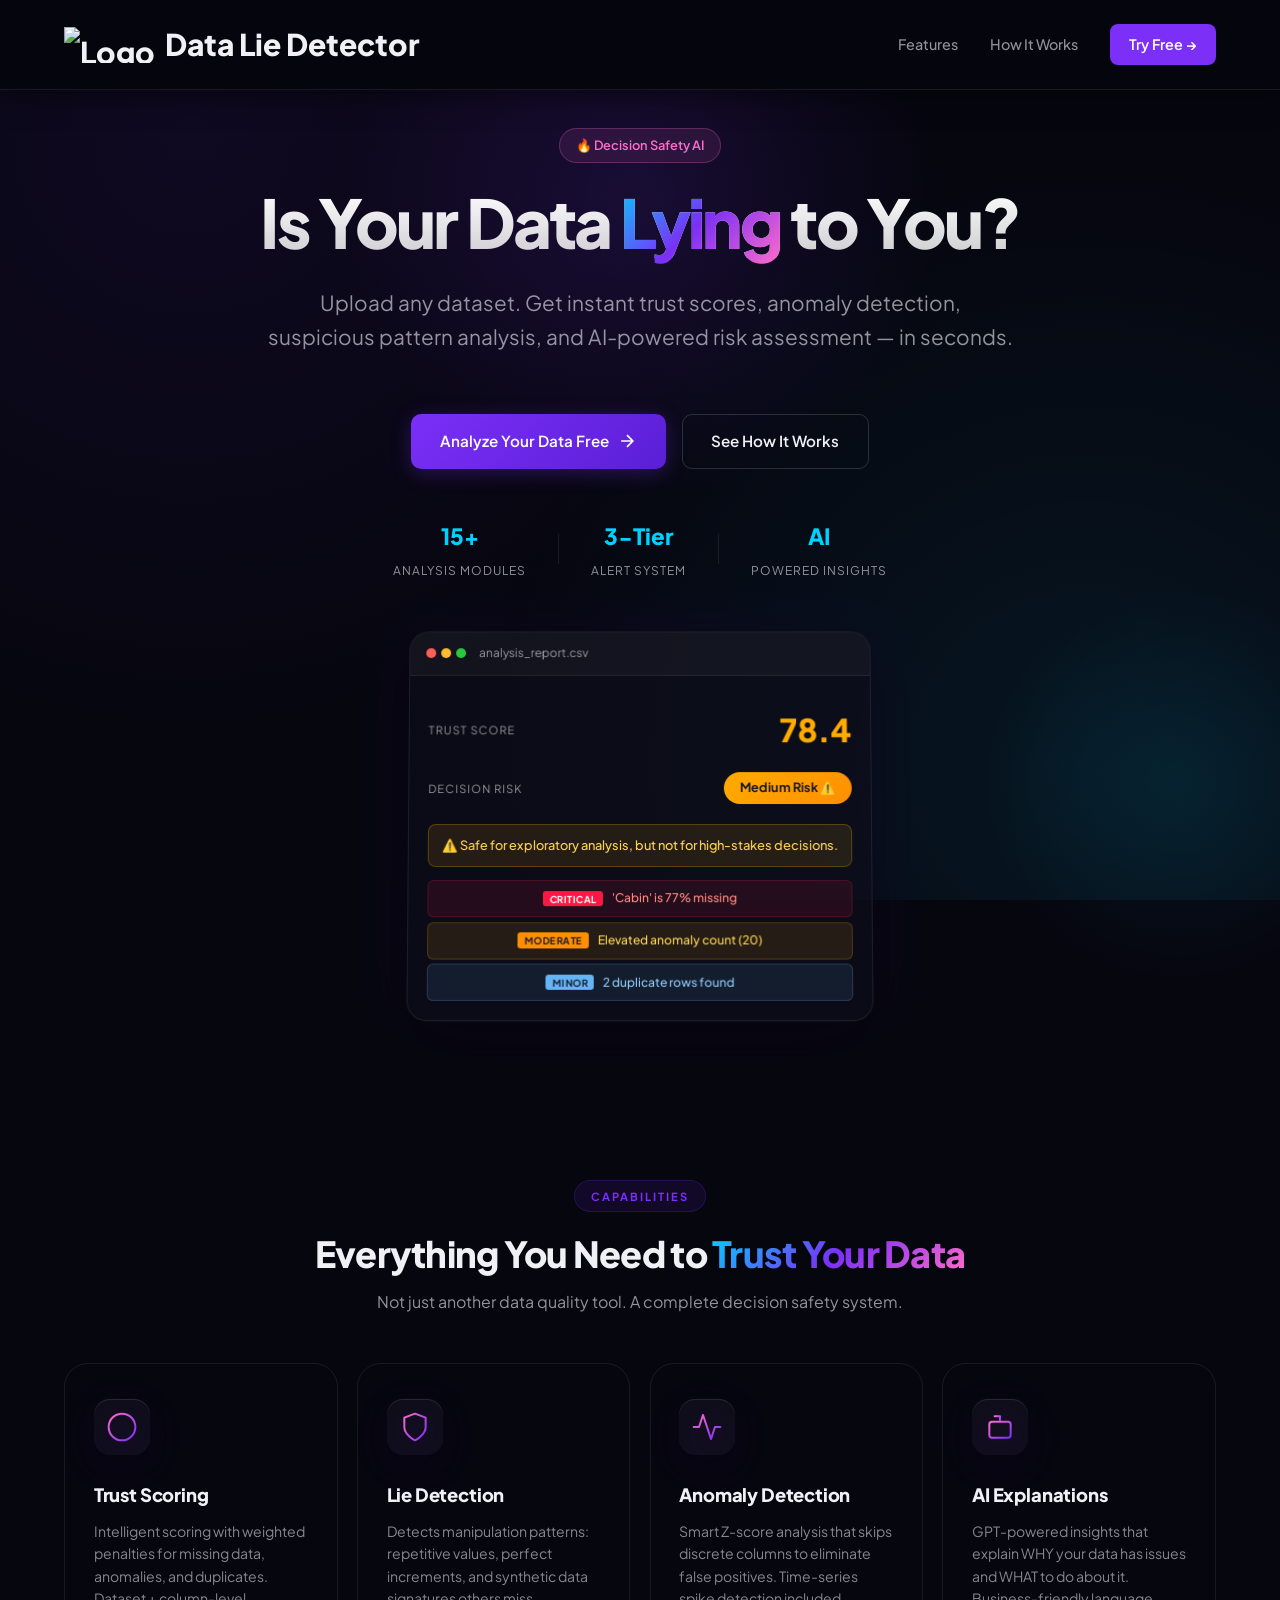
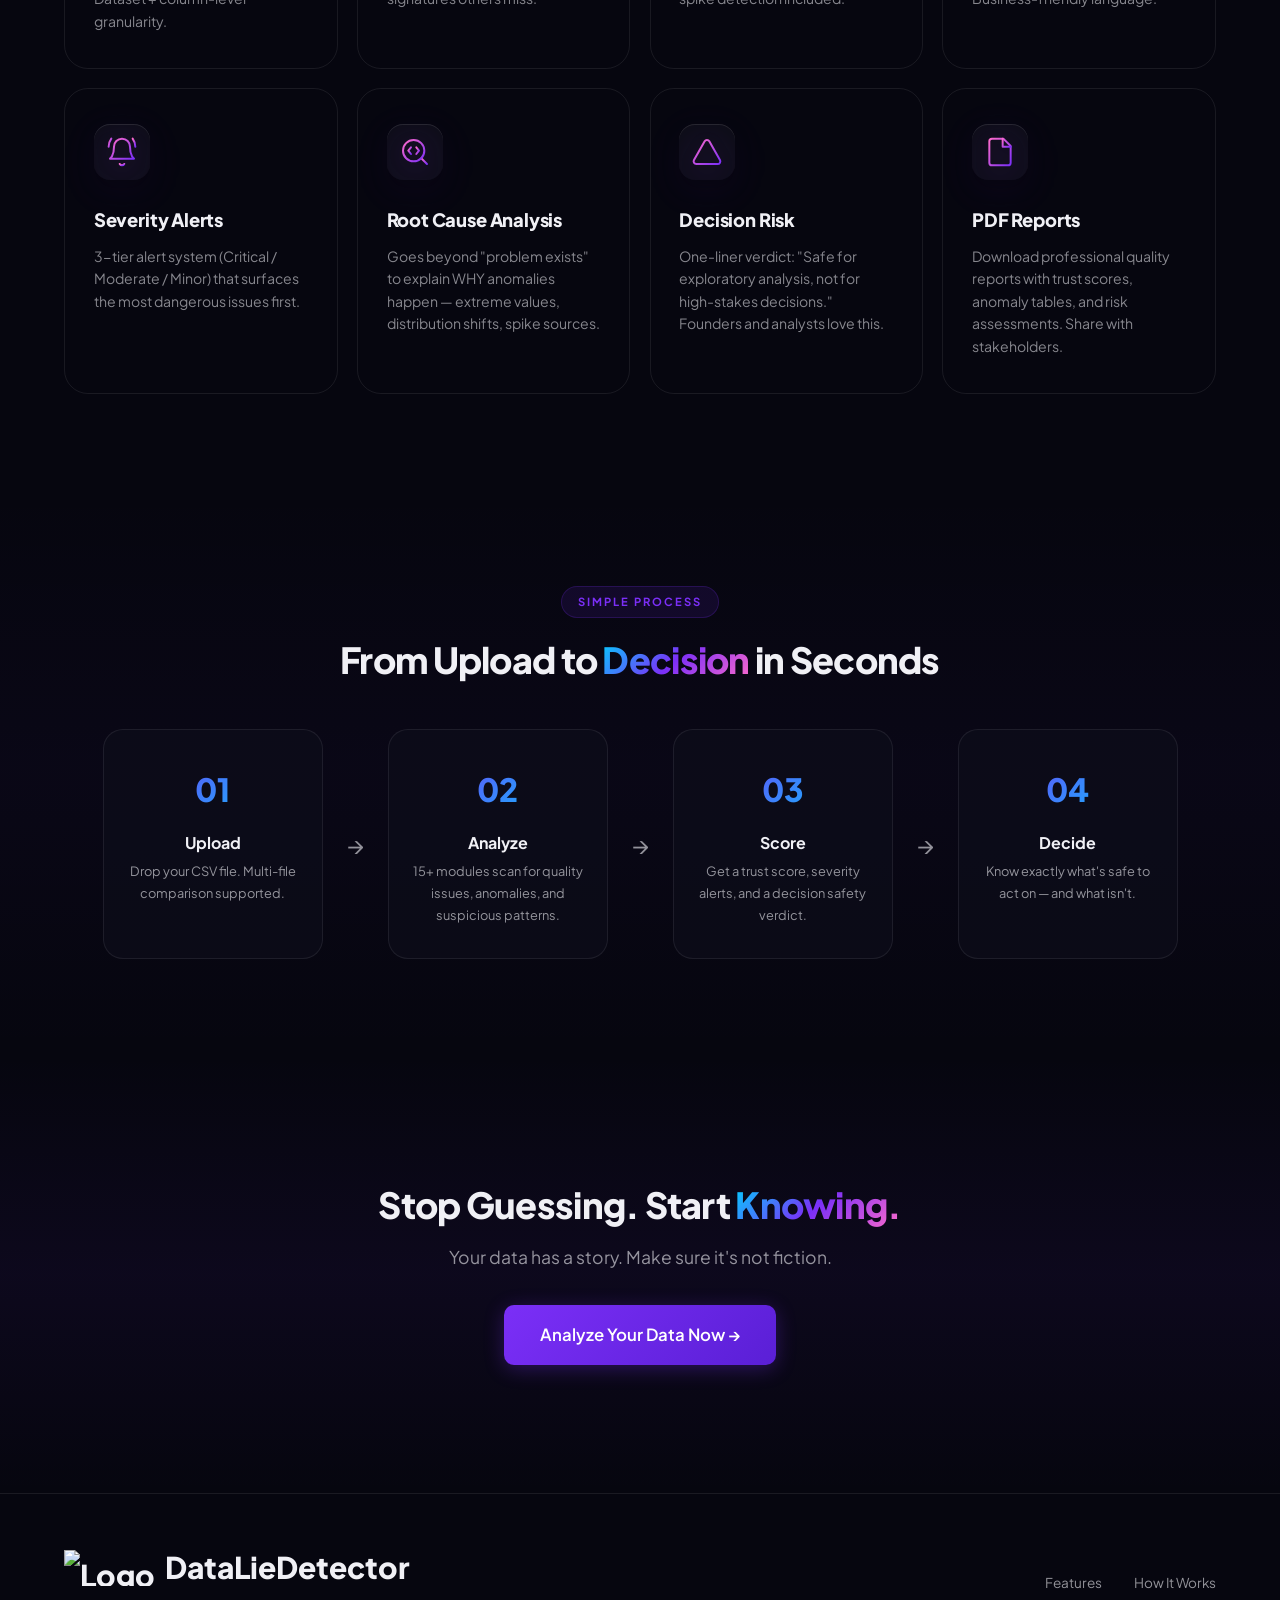
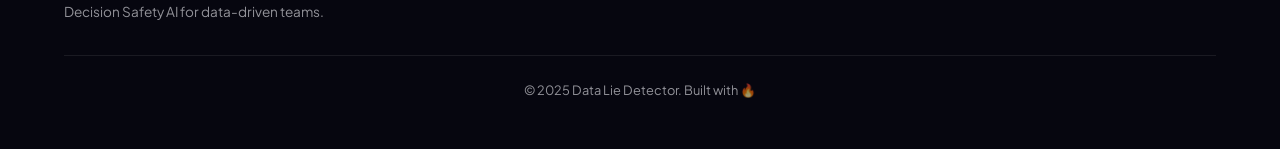
==== commit 09f56838: "Remove footer pricing link" ====
--- a/landing/index.html
+++ b/landing/index.html
@@ -197,7 +197,6 @@
                 </div>
                 <div class="footer-links">
                     <a href="#features">Features</a>
-                    <a href="#pricing">Pricing</a>
                     <a href="#how-it-works">How It Works</a>
                 </div>
             </div>
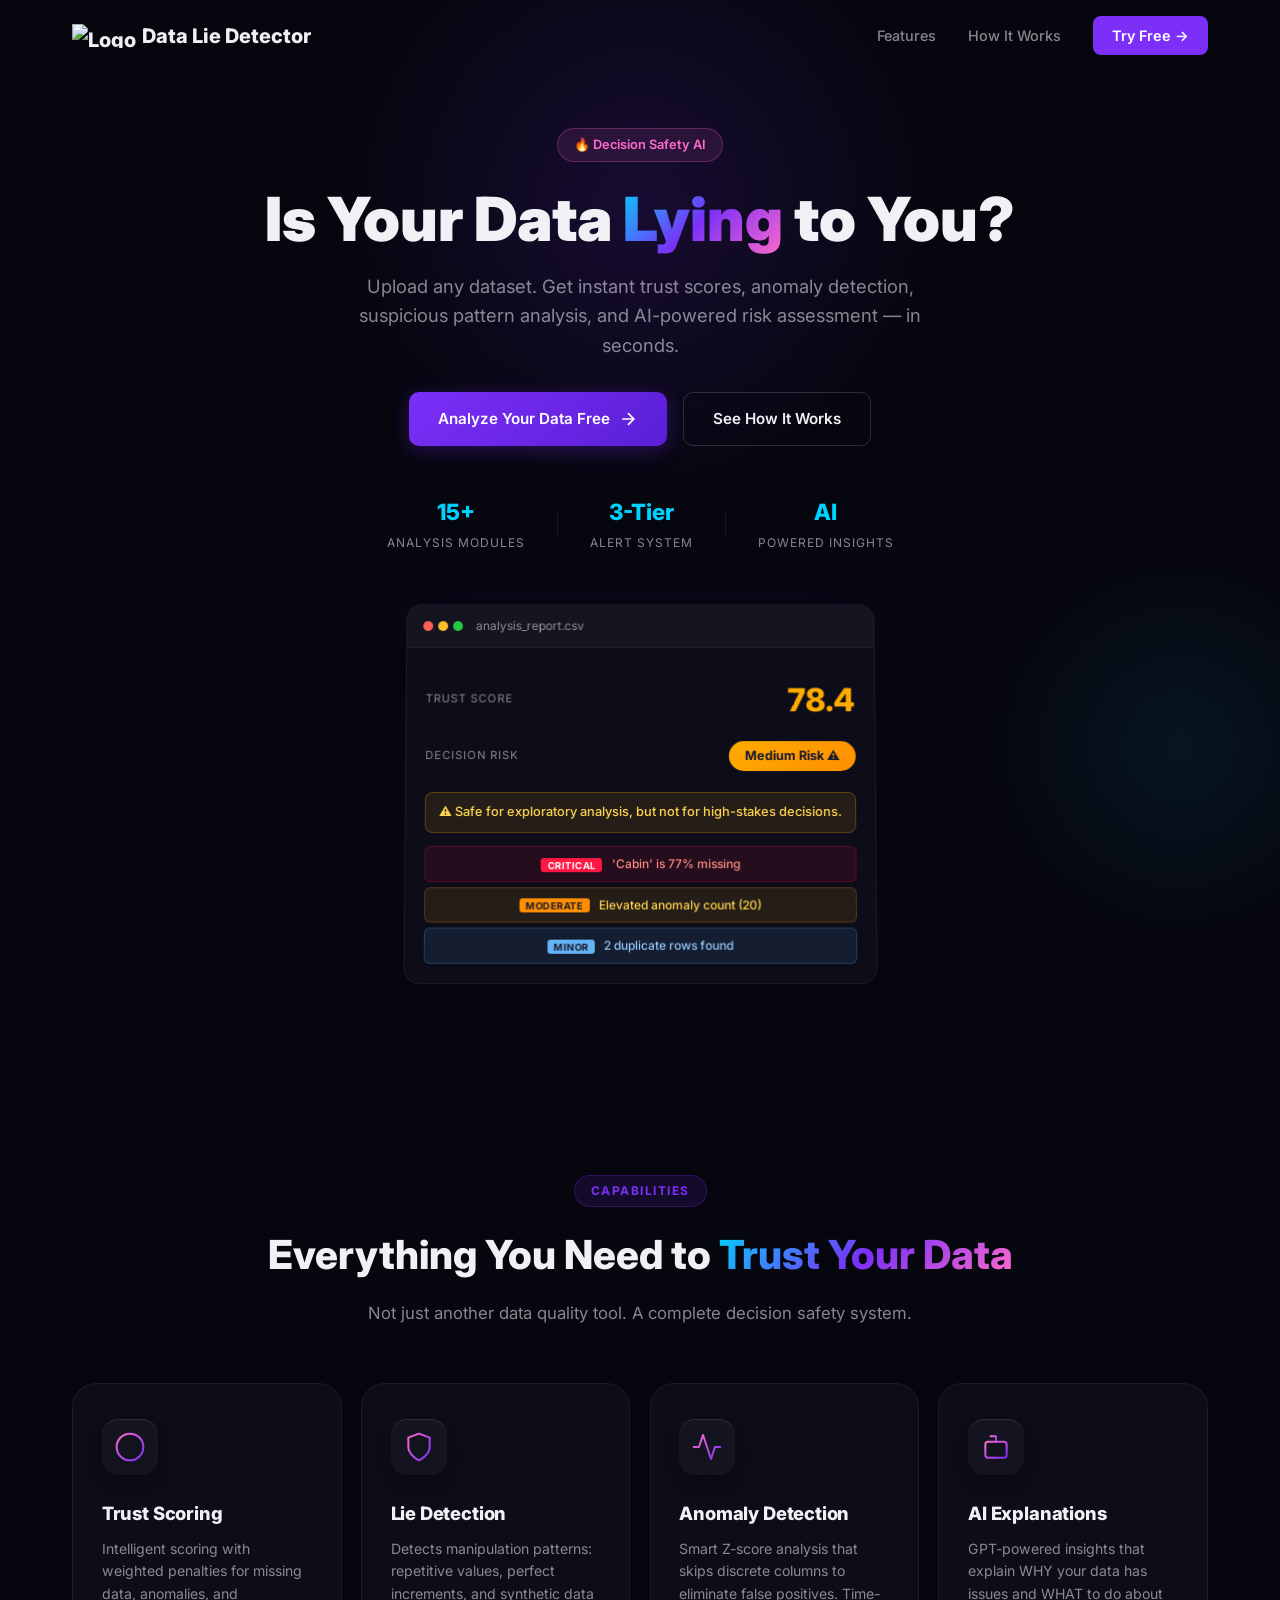
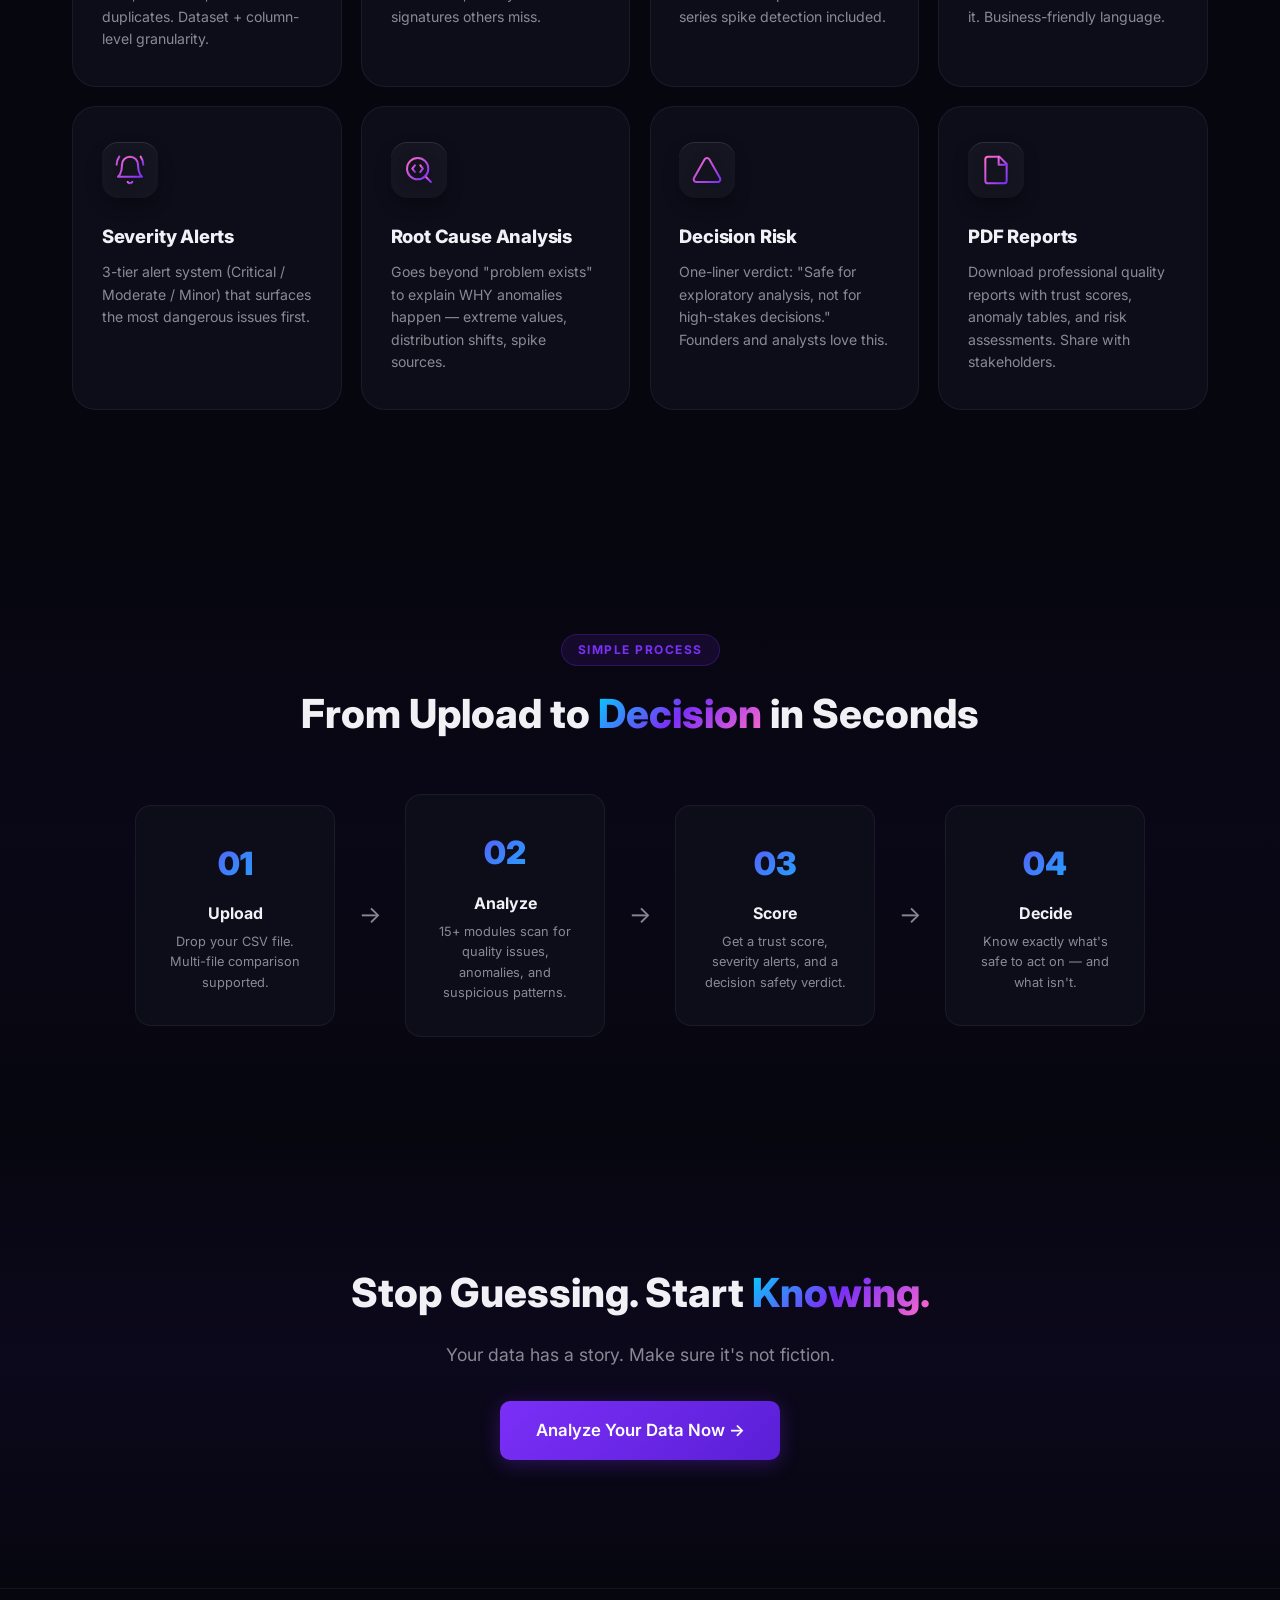
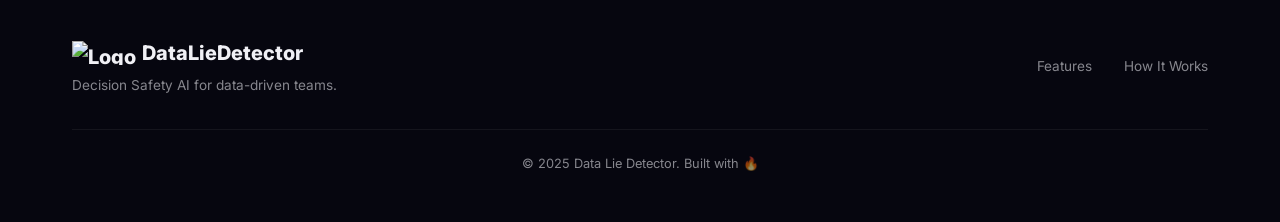
==== commit bde01438: "Remove pricing, make 100% free with normal login, add live web analyzer at /app" ====
--- a/landing/index.html
+++ b/landing/index.html
@@ -227,7 +227,7 @@
             });
         }, { threshold: 0.1 });
 
-        document.querySelectorAll('.feature-card, .step, .price-card').forEach(el => {
+        document.querySelectorAll('.feature-card, .step').forEach(el => {
             observer.observe(el);
         });
     </script>
--- a/landing/style.css
+++ b/landing/style.css
@@ -1,52 +1,34 @@
 /* ═══════════════════════════════════════════════════
    DATA LIE DETECTOR — LANDING PAGE STYLES
    ═══════════════════════════════════════════════════ */
-@import url('https://fonts.googleapis.com/css2?family=Plus+Jakarta+Sans:wght@300;400;500;600;700;800;900&display=swap');
-
-/* ── Base ── */
-*,
-*::before,
-*::after {
-    margin: 0;
-    padding: 0;
-    box-sizing: border-box;
-}
+
+/* ── Reset & Base ── */
+*, *::before, *::after { margin: 0; padding: 0; box-sizing: border-box; }
 
 :root {
     --bg-dark: #06060f;
-    --bg-card: rgba(13, 13, 26, 0.7);
-    --bg-card-hover: rgba(18, 18, 42, 0.8);
+    --bg-card: #0d0d1a;
+    --bg-card-hover: #12122a;
     --text-primary: #f0f0f5;
-    --text-secondary: rgba(240, 240, 245, 0.6);
+    --text-secondary: rgba(240,240,245,0.55);
     --accent-1: #7b2ff7;
     --accent-2: #00d2ff;
     --accent-3: #ff6bcb;
-    --border: rgba(255, 255, 255, 0.08);
-    --radius: 20px;
-}
-
-html {
-    scroll-behavior: smooth;
-    scroll-padding-top: 100px;
-}
+    --border: rgba(255,255,255,0.06);
+    --radius: 16px;
+}
+
+html { scroll-behavior: smooth; }
 
 body {
-    font-family: 'Plus Jakarta Sans', -apple-system, sans-serif;
+    font-family: 'Inter', -apple-system, sans-serif;
     background: var(--bg-dark);
-    background-image:
-        radial-gradient(circle at 15% 15%, rgba(123, 47, 247, 0.08) 0%, transparent 45%),
-        radial-gradient(circle at 85% 85%, rgba(0, 210, 255, 0.08) 0%, transparent 45%);
-    background-attachment: fixed;
     color: var(--text-primary);
-    line-height: 1.7;
+    line-height: 1.6;
     overflow-x: hidden;
 }
 
-.container {
-    max-width: 1300px;
-    margin: 0 auto;
-    padding: 0 4rem;
-}
+.container { max-width: 1200px; margin: 0 auto; padding: 0 2rem; }
 
 .gradient-text {
     background: linear-gradient(135deg, var(--accent-2), var(--accent-1), var(--accent-3));
@@ -59,14 +41,14 @@
     display: inline-block;
     padding: 0.35rem 1rem;
     border-radius: 50px;
-    font-size: 0.7rem;
+    font-size: 0.75rem;
     font-weight: 700;
     text-transform: uppercase;
-    letter-spacing: 2px;
-    background: rgba(123, 47, 247, 0.1);
-    border: 1px solid rgba(123, 47, 247, 0.2);
+    letter-spacing: 1.5px;
+    background: rgba(123,47,247,0.12);
+    border: 1px solid rgba(123,47,247,0.25);
     color: var(--accent-1);
-    margin-bottom: 1.25rem;
+    margin-bottom: 1rem;
 }
 
 /* ── Navbar ── */
@@ -74,51 +56,38 @@
     position: fixed;
     top: 0;
     width: 100%;
-    z-index: 999999;
-    padding: 1.2rem 0;
-    transition: all 0.4s ease;
-    background: rgba(6, 6, 15, 0.98);
+    z-index: 100;
+    padding: 1rem 0;
+    transition: all 0.3s ease;
+}
+.navbar.scrolled {
+    background: rgba(6,6,15,0.92);
     backdrop-filter: blur(20px);
-    -webkit-backdrop-filter: blur(20px);
     border-bottom: 1px solid var(--border);
-    box-shadow: 0 4px 30px rgba(0, 0, 0, 0.5);
-}
-
-.navbar.scrolled {
-    padding: 0.8rem 0;
-    background: #06060f;
-}
-
+    padding: 0.6rem 0;
+}
 .nav-container {
-    max-width: 1300px;
+    max-width: 1200px;
     margin: 0 auto;
-    padding: 0 4rem;
+    padding: 0 2rem;
     display: flex;
     align-items: center;
     justify-content: space-between;
 }
-
 .nav-logo {
-    font-size: 1.875rem;
+    font-size: 1.25rem;
     font-weight: 800;
     text-decoration: none;
     color: var(--text-primary);
     display: flex;
     align-items: center;
-    gap: 0.6rem;
-}
-
-.nav-logo img {
-    height: 2.0em;
-    vertical-align: middle;
-}
-
+    gap: 0.4rem;
+}
 .nav-links {
     display: flex;
     align-items: center;
     gap: 2rem;
 }
-
 .nav-links a {
     text-decoration: none;
     color: var(--text-secondary);
@@ -126,11 +95,7 @@
     font-weight: 500;
     transition: color 0.2s;
 }
-
-.nav-links a:hover {
-    color: var(--text-primary);
-}
-
+.nav-links a:hover { color: var(--text-primary); }
 .nav-cta {
     background: var(--accent-1) !important;
     color: white !important;
@@ -139,10 +104,9 @@
     font-weight: 600 !important;
     transition: transform 0.2s, box-shadow 0.2s !important;
 }
-
 .nav-cta:hover {
     transform: translateY(-1px);
-    box-shadow: 0 4px 20px rgba(123, 47, 247, 0.4);
+    box-shadow: 0 4px 20px rgba(123,47,247,0.4);
 }
 
 /* ── Buttons ── */
@@ -159,33 +123,25 @@
     cursor: pointer;
     border: none;
 }
-
 .btn-primary {
     background: linear-gradient(135deg, var(--accent-1), #5a1fd6);
     color: white;
-    box-shadow: 0 4px 20px rgba(123, 47, 247, 0.3);
-}
-
+    box-shadow: 0 4px 20px rgba(123,47,247,0.3);
+}
 .btn-primary:hover {
     transform: translateY(-2px);
-    box-shadow: 0 8px 30px rgba(123, 47, 247, 0.45);
-}
-
+    box-shadow: 0 8px 30px rgba(123,47,247,0.45);
+}
 .btn-ghost {
     background: transparent;
     color: var(--text-primary);
-    border: 1px solid rgba(255, 255, 255, 0.15);
-}
-
+    border: 1px solid rgba(255,255,255,0.15);
+}
 .btn-ghost:hover {
-    background: rgba(255, 255, 255, 0.05);
-    border-color: rgba(255, 255, 255, 0.25);
-}
-
-.btn-lg {
-    padding: 1rem 2.2rem;
-    font-size: 1.05rem;
-}
+    background: rgba(255,255,255,0.05);
+    border-color: rgba(255,255,255,0.25);
+}
+.btn-lg { padding: 1rem 2.2rem; font-size: 1.05rem; }
 
 /* ── Hero ── */
 .hero {
@@ -199,84 +155,58 @@
     position: relative;
     overflow: hidden;
 }
-
 .hero-glow {
     position: absolute;
     width: 600px;
     height: 600px;
-    background: radial-gradient(circle, rgba(123, 47, 247, 0.15), transparent 70%);
+    background: radial-gradient(circle, rgba(123,47,247,0.15), transparent 70%);
     top: -100px;
     left: 50%;
     transform: translateX(-50%);
     pointer-events: none;
     animation: pulse-glow 6s ease-in-out infinite;
 }
-
 .hero-glow-2 {
     position: absolute;
     width: 400px;
     height: 400px;
-    background: radial-gradient(circle, rgba(0, 210, 255, 0.08), transparent 70%);
+    background: radial-gradient(circle, rgba(0,210,255,0.08), transparent 70%);
     bottom: 100px;
     right: -100px;
     pointer-events: none;
     animation: pulse-glow 8s ease-in-out infinite reverse;
 }
-
 @keyframes pulse-glow {
-
-    0%,
-    100% {
-        opacity: 0.6;
-        transform: translateX(-50%) scale(1);
-    }
-
-    50% {
-        opacity: 1;
-        transform: translateX(-50%) scale(1.15);
-    }
-}
-
-.hero-content {
-    position: relative;
-    z-index: 2;
-    max-width: 800px;
-}
-
+    0%, 100% { opacity: 0.6; transform: translateX(-50%) scale(1); }
+    50% { opacity: 1; transform: translateX(-50%) scale(1.15); }
+}
+.hero-content { position: relative; z-index: 2; max-width: 800px; }
 .hero-badge {
     display: inline-block;
     padding: 0.35rem 1rem;
     border-radius: 50px;
     font-size: 0.8rem;
     font-weight: 600;
-    background: rgba(255, 107, 203, 0.1);
-    border: 1px solid rgba(255, 107, 203, 0.25);
+    background: rgba(255,107,203,0.1);
+    border: 1px solid rgba(255,107,203,0.25);
     color: var(--accent-3);
     margin-bottom: 1.5rem;
     animation: fadeInUp 0.6s ease;
 }
-
 .hero h1 {
-    font-size: 4.2rem;
+    font-size: 3.8rem;
     font-weight: 900;
-    line-height: 1.05;
-    margin-bottom: 1.8rem;
-    letter-spacing: -0.04em;
-    background: linear-gradient(180deg, #fff 0%, rgba(255, 255, 255, 0.8) 100%);
-    -webkit-background-clip: text;
-    -webkit-text-fill-color: transparent;
+    line-height: 1.1;
+    margin-bottom: 1.2rem;
     animation: fadeInUp 0.6s ease 0.1s both;
 }
-
 .hero-sub {
-    font-size: 1.3rem;
+    font-size: 1.15rem;
     color: var(--text-secondary);
-    max-width: 750px;
-    margin: 0 auto 3.8rem;
-    line-height: 1.6;
+    max-width: 600px;
+    margin: 0 auto 2rem;
     animation: fadeInUp 0.6s ease 0.2s both;
 }
-
 .hero-actions {
     display: flex;
     gap: 1rem;
@@ -284,7 +214,6 @@
     flex-wrap: wrap;
     animation: fadeInUp 0.6s ease 0.3s both;
 }
-
 .hero-stats {
     display: flex;
     align-items: center;
@@ -293,41 +222,19 @@
     margin-top: 3rem;
     animation: fadeInUp 0.6s ease 0.4s both;
 }
-
-.stat {
-    text-align: center;
-}
-
+.stat { text-align: center; }
 .stat-num {
     display: block;
     font-size: 1.4rem;
     font-weight: 800;
     color: var(--accent-2);
 }
-
-.stat-label {
-    font-size: 0.75rem;
-    color: var(--text-secondary);
-    text-transform: uppercase;
-    letter-spacing: 1px;
-}
-
-.stat-divider {
-    width: 1px;
-    height: 30px;
-    background: var(--border);
-}
+.stat-label { font-size: 0.75rem; color: var(--text-secondary); text-transform: uppercase; letter-spacing: 1px; }
+.stat-divider { width: 1px; height: 30px; background: var(--border); }
 
 @keyframes fadeInUp {
-    from {
-        opacity: 0;
-        transform: translateY(20px);
-    }
-
-    to {
-        opacity: 1;
-        transform: translateY(0);
-    }
+    from { opacity: 0; transform: translateY(20px); }
+    to { opacity: 1; transform: translateY(0); }
 }
 
 /* ── Hero Visual (Dashboard Mockup) ── */
@@ -338,7 +245,6 @@
     position: relative;
     z-index: 2;
 }
-
 .dashboard-card {
     background: var(--bg-card);
     border: 1px solid var(--border);
@@ -346,79 +252,35 @@
     overflow: hidden;
     max-width: 550px;
     margin: 0 auto;
-    box-shadow: 0 20px 60px rgba(0, 0, 0, 0.5), 0 0 80px rgba(123, 47, 247, 0.08);
+    box-shadow: 0 20px 60px rgba(0,0,0,0.5), 0 0 80px rgba(123,47,247,0.08);
     transform: rotateX(2deg);
     transition: transform 0.4s ease;
 }
-
-.dashboard-card:hover {
-    transform: rotateX(0deg) translateY(-4px);
-}
-
+.dashboard-card:hover { transform: rotateX(0deg) translateY(-4px); }
 .dash-header {
     display: flex;
     align-items: center;
     gap: 0.8rem;
     padding: 0.7rem 1rem;
-    background: rgba(255, 255, 255, 0.03);
+    background: rgba(255,255,255,0.03);
     border-bottom: 1px solid var(--border);
 }
-
-.dash-dots {
-    display: flex;
-    gap: 5px;
-}
-
-.dash-dots span {
-    width: 10px;
-    height: 10px;
-    border-radius: 50%;
-}
-
-.dash-dots span:nth-child(1) {
-    background: #ff5f57;
-}
-
-.dash-dots span:nth-child(2) {
-    background: #febc2e;
-}
-
-.dash-dots span:nth-child(3) {
-    background: #28c840;
-}
-
-.dash-title {
-    font-size: 0.75rem;
-    color: var(--text-secondary);
-}
-
-.dash-body {
-    padding: 1.2rem;
-}
-
+.dash-dots { display: flex; gap: 5px; }
+.dash-dots span { width: 10px; height: 10px; border-radius: 50%; }
+.dash-dots span:nth-child(1) { background: #ff5f57; }
+.dash-dots span:nth-child(2) { background: #febc2e; }
+.dash-dots span:nth-child(3) { background: #28c840; }
+.dash-title { font-size: 0.75rem; color: var(--text-secondary); }
+.dash-body { padding: 1.2rem; }
 .dash-metric {
     display: flex;
     justify-content: space-between;
     align-items: center;
     padding: 0.5rem 0;
 }
-
-.dash-metric-label {
-    font-size: 0.7rem;
-    text-transform: uppercase;
-    letter-spacing: 1px;
-    color: var(--text-secondary);
-}
-
-.dash-metric-value {
-    font-size: 2rem;
-    font-weight: 800;
-}
-
-.score-caution {
-    color: #ffab00;
-}
-
+.dash-metric-label { font-size: 0.7rem; text-transform: uppercase; letter-spacing: 1px; color: var(--text-secondary); }
+.dash-metric-value { font-size: 2rem; font-weight: 800; }
+.score-caution { color: #ffab00; }
 .dash-risk-badge {
     background: linear-gradient(135deg, #ffab00, #ff8f00);
     color: #1a1a2e;
@@ -427,10 +289,9 @@
     font-size: 0.8rem;
     font-weight: 700;
 }
-
 .dash-verdict {
-    background: rgba(255, 171, 0, 0.1);
-    border: 1px solid rgba(255, 171, 0, 0.25);
+    background: rgba(255,171,0,0.1);
+    border: 1px solid rgba(255,171,0,0.25);
     border-radius: 8px;
     padding: 0.6rem 0.8rem;
     font-size: 0.8rem;
@@ -439,38 +300,16 @@
     text-align: center;
     font-weight: 500;
 }
-
-.dash-alerts {
-    display: flex;
-    flex-direction: column;
-    gap: 0.3rem;
-}
-
+.dash-alerts { display: flex; flex-direction: column; gap: 0.3rem; }
 .dash-alert {
     padding: 0.45rem 0.7rem;
     border-radius: 6px;
     font-size: 0.75rem;
     font-weight: 500;
 }
-
-.dash-alert.critical {
-    background: rgba(255, 23, 68, 0.1);
-    color: #ff8a80;
-    border: 1px solid rgba(255, 23, 68, 0.2);
-}
-
-.dash-alert.moderate {
-    background: rgba(255, 171, 0, 0.1);
-    color: #ffd54f;
-    border: 1px solid rgba(255, 171, 0, 0.2);
-}
-
-.dash-alert.minor {
-    background: rgba(100, 181, 246, 0.1);
-    color: #90caf9;
-    border: 1px solid rgba(100, 181, 246, 0.2);
-}
-
+.dash-alert.critical { background: rgba(255,23,68,0.1); color: #ff8a80; border: 1px solid rgba(255,23,68,0.2); }
+.dash-alert.moderate { background: rgba(255,171,0,0.1); color: #ffd54f; border: 1px solid rgba(255,171,0,0.2); }
+.dash-alert.minor { background: rgba(100,181,246,0.1); color: #90caf9; border: 1px solid rgba(100,181,246,0.2); }
 .dash-alert .sev {
     font-size: 0.6rem;
     font-weight: 700;
@@ -480,61 +319,32 @@
     text-transform: uppercase;
     letter-spacing: 0.5px;
 }
-
-.dash-alert.critical .sev {
-    background: #ff1744;
-    color: white;
-}
-
-.dash-alert.moderate .sev {
-    background: #ff8f00;
-    color: #1a1a2e;
-}
-
-.dash-alert.minor .sev {
-    background: #64b5f6;
-    color: #1a1a2e;
-}
+.dash-alert.critical .sev { background: #ff1744; color: white; }
+.dash-alert.moderate .sev { background: #ff8f00; color: #1a1a2e; }
+.dash-alert.minor .sev { background: #64b5f6; color: #1a1a2e; }
 
 /* ── Features ── */
-.features,
-.how-it-works,
-.pricing,
-.cta {
-    padding: 6rem 0;
-    text-align: center;
-}
-
-.features h2,
-.how-it-works h2,
-.pricing h2,
-.cta h2 {
-    font-size: 2.25rem;
-    font-weight: 900;
-    text-align: center;
-    margin-bottom: 0.75rem;
-    letter-spacing: -0.02em;
-    line-height: 1.2;
-}
-
+.features {
+    padding: 8rem 0;
+    text-align: center;
+}
+.features h2, .how-it-works h2, .pricing h2, .cta h2 {
+    font-size: 2.5rem;
+    font-weight: 800;
+    margin-bottom: 0.8rem;
+}
 .section-sub {
-    text-align: center;
     color: var(--text-secondary);
-    font-size: 1rem;
-    margin-bottom: 3rem;
-    max-width: 560px;
-    margin-left: auto;
-    margin-right: auto;
-}
-
+    font-size: 1.05rem;
+    margin-bottom: 3.5rem;
+}
 .features-grid {
     display: grid;
     grid-template-columns: repeat(4, 1fr);
     gap: 1.2rem;
 }
-
 .feature-card {
-    background: radial-gradient(800px circle at var(--x) var(--y), rgba(123, 47, 247, 0.08), transparent 40%), var(--bg-card);
+    background: var(--bg-card);
     border: 1px solid var(--border);
     border-radius: 24px;
     padding: 2.2rem 1.8rem;
@@ -545,34 +355,19 @@
     position: relative;
     overflow: hidden;
 }
-
 .feature-card::before {
-    content: '';
-    position: absolute;
-    top: 0;
-    left: 0;
-    right: 0;
-    height: 1px;
-    background: linear-gradient(90deg, transparent, rgba(255, 255, 255, 0.15), transparent);
-    opacity: 0;
-    transition: opacity 0.4s ease;
-}
-
-.feature-card.animate-in {
-    opacity: 1;
-    transform: translateY(0);
-}
-
+    content: ''; position: absolute; top: 0; left: 0; right: 0; height: 1px;
+    background: linear-gradient(90deg, transparent, rgba(255,255,255,0.15), transparent);
+    opacity: 0; transition: opacity 0.4s ease;
+}
+.feature-card.animate-in { opacity: 1; transform: translateY(0); }
 .feature-card:hover {
-    background: rgba(18, 18, 36, 0.8);
-    border-color: rgba(123, 47, 247, 0.25);
+    background: rgba(18,18,36,0.8);
+    border-color: rgba(123,47,247,0.25);
     transform: translateY(-8px);
-    box-shadow: 0 20px 40px rgba(0, 0, 0, 0.4), 0 0 40px rgba(123, 47, 247, 0.1) inset;
-}
-
-.feature-card:hover::before {
-    opacity: 1;
-}
+    box-shadow: 0 20px 40px rgba(0,0,0,0.4), 0 0 40px rgba(123,47,247,0.1) inset;
+}
+.feature-card:hover::before { opacity: 1; }
 
 .feature-icon {
     display: inline-flex;
@@ -581,110 +376,70 @@
     width: 56px;
     height: 56px;
     border-radius: 16px;
-    background: rgba(255, 255, 255, 0.03);
-    box-shadow: inset 0 1px 0 rgba(255, 255, 255, 0.1), 0 8px 16px rgba(0, 0, 0, 0.3);
+    background: rgba(255,255,255,0.03);
+    box-shadow: inset 0 1px 0 rgba(255,255,255,0.1), 0 8px 16px rgba(0,0,0,0.3);
     margin-bottom: 1.5rem;
     position: relative;
     transition: all 0.4s cubic-bezier(0.175, 0.885, 0.32, 1.275);
-    filter: drop-shadow(0 0 15px rgba(123, 47, 247, 0.4));
-}
-
-.feature-icon svg {
-    width: 28px;
-    height: 28px;
-    stroke-width: 2.2;
-}
-
+}
 .feature-icon::after {
-    content: '';
-    position: absolute;
-    width: 100%;
-    height: 100%;
+    content: ''; position: absolute; width: 100%; height: 100%;
     border-radius: 16px;
-    background: radial-gradient(circle, rgba(123, 47, 247, 0.2) 0%, transparent 80%);
-    opacity: 0;
-    transition: opacity 0.4s ease;
-}
-
+    background: radial-gradient(circle, rgba(123,47,247,0.2) 0%, transparent 80%);
+    opacity: 0; transition: opacity 0.4s ease;
+}
 .feature-card:hover .feature-icon {
     transform: translateY(-5px) scale(1.05);
-    background: rgba(255, 255, 255, 0.07);
-    box-shadow: inset 0 1px 0 rgba(255, 255, 255, 0.25), 0 12px 24px rgba(123, 47, 247, 0.25);
-}
-
-.feature-card:hover .feature-icon::after {
-    opacity: 1;
-}
-
-.feature-icon svg,
-.feature-icon img {
+    background: rgba(255,255,255,0.07);
+    box-shadow: inset 0 1px 0 rgba(255,255,255,0.25), 0 12px 24px rgba(123,47,247,0.25);
+}
+.feature-card:hover .feature-icon::after { opacity: 1; }
+
+.feature-icon svg, .feature-icon img {
     width: 32px;
     height: 32px;
     stroke-width: 1.5px;
-    filter: drop-shadow(0 4px 6px rgba(0, 0, 0, 0.4));
+    filter: drop-shadow(0 4px 6px rgba(0,0,0,0.4));
     z-index: 2;
     transition: all 0.3s ease;
 }
-
-.feature-card:hover .feature-icon svg,
-.feature-card:hover .feature-icon img {
-    filter: drop-shadow(0 0 16px rgba(123, 47, 247, 0.8));
+.feature-card:hover .feature-icon svg, .feature-card:hover .feature-icon img {
+    filter: drop-shadow(0 0 16px rgba(123,47,247,0.8));
     transform: scale(1.1);
 }
-
-.feature-card h3 {
-    font-size: 1.15rem;
-    font-weight: 800;
-    margin-bottom: 0.6rem;
-    letter-spacing: -0.01em;
-    color: #f0f0f5;
-}
-
-.feature-card p {
-    font-size: 0.88rem;
-    color: rgba(240, 240, 245, 0.55);
-    line-height: 1.6;
-}
+.feature-card h3 { font-size: 1.15rem; font-weight: 800; margin-bottom: 0.6rem; letter-spacing: -0.01em; color: #f0f0f5; }
+.feature-card p { font-size: 0.88rem; color: rgba(240,240,245,0.55); line-height: 1.6; }
 
 /* ── How It Works ── */
 .how-it-works {
-    background: linear-gradient(180deg, transparent, rgba(123, 47, 247, 0.03), transparent);
-}
-
+    padding: 6rem 0;
+    text-align: center;
+    background: linear-gradient(180deg, transparent, rgba(123,47,247,0.03), transparent);
+}
 .steps {
     display: flex;
-    align-items: stretch;
+    align-items: center;
     justify-content: center;
     gap: 1.5rem;
     margin-top: 3rem;
     flex-wrap: wrap;
 }
-
 .step {
     background: var(--bg-card);
     border: 1px solid var(--border);
     border-radius: var(--radius);
     padding: 2rem 1.5rem;
     text-align: center;
-    width: 220px;
-    display: flex;
-    flex-direction: column;
-    justify-content: flex-start;
+    width: 200px;
     opacity: 0;
     transform: translateY(20px);
     transition: all 0.3s ease;
 }
-
-.step.animate-in {
-    opacity: 1;
-    transform: translateY(0);
-}
-
+.step.animate-in { opacity: 1; transform: translateY(0); }
 .step:hover {
-    border-color: rgba(123, 47, 247, 0.3);
+    border-color: rgba(123,47,247,0.3);
     transform: translateY(-4px);
 }
-
 .step-num {
     font-size: 2rem;
     font-weight: 900;
@@ -693,26 +448,15 @@
     -webkit-text-fill-color: transparent;
     margin-bottom: 0.8rem;
 }
-
-.step-content h3 {
-    font-size: 1rem;
-    font-weight: 700;
-    margin-bottom: 0.3rem;
-}
-
-.step-content p {
-    font-size: 0.8rem;
-    color: var(--text-secondary);
-}
-
-.step-arrow {
-    font-size: 1.5rem;
-    color: var(--text-secondary);
-    align-self: center;
-}
+.step-content h3 { font-size: 1rem; font-weight: 700; margin-bottom: 0.3rem; }
+.step-content p { font-size: 0.8rem; color: var(--text-secondary); }
+.step-arrow { font-size: 1.5rem; color: var(--text-secondary); }
 
 /* ── Pricing ── */
-
+.pricing {
+    padding: 8rem 0;
+    text-align: center;
+}
 .pricing-grid {
     display: grid;
     grid-template-columns: repeat(4, 1fr);
@@ -720,7 +464,6 @@
     max-width: 1200px;
     margin: 3rem auto 0;
 }
-
 .price-card {
     background: var(--bg-card);
     border: 1px solid var(--border);
@@ -728,35 +471,19 @@
     padding: 1.5rem 1rem;
     text-align: center;
     position: relative;
-    display: flex;
-    flex-direction: column;
-    justify-content: flex-start;
     opacity: 0;
     transform: translateY(20px);
     transition: all 0.3s ease;
 }
-
-.price-card.animate-in {
-    opacity: 1;
-    transform: translateY(0);
-}
-
+.price-card.animate-in { opacity: 1; transform: translateY(0); }
 .price-card.featured {
     border-color: var(--accent-1);
-    background: linear-gradient(145deg, rgba(123, 47, 247, 0.08), var(--bg-card));
+    background: linear-gradient(145deg, rgba(123,47,247,0.08), var(--bg-card));
     transform: scale(1.03);
-    box-shadow: 0 12px 40px rgba(123, 47, 247, 0.15);
-    padding-top: 2.2rem;
-}
-
-.price-card.featured.animate-in {
-    transform: scale(1.03);
-}
-
-.price-card.featured:hover {
-    transform: scale(1.05);
-}
-
+    box-shadow: 0 12px 40px rgba(123,47,247,0.15);
+}
+.price-card.featured.animate-in { transform: scale(1.03); }
+.price-card.featured:hover { transform: scale(1.05); }
 .price-popular {
     position: absolute;
     top: -12px;
@@ -771,183 +498,66 @@
     text-transform: uppercase;
     letter-spacing: 1px;
 }
-
-.price-tier {
-    font-size: 0.85rem;
-    font-weight: 700;
-    color: var(--text-secondary);
-    margin-bottom: 0.3rem;
-}
-
-.price-amount {
-    font-size: 2.2rem;
-    font-weight: 900;
-    margin-bottom: 1.2rem;
-}
-
-.price-amount span {
-    font-size: 0.85rem;
-    font-weight: 400;
-    color: var(--text-secondary);
-}
-
+.price-tier { font-size: 0.85rem; font-weight: 700; color: var(--text-secondary); margin-bottom: 0.3rem; }
+.price-amount { font-size: 2.2rem; font-weight: 900; margin-bottom: 1.2rem; }
+.price-amount span { font-size: 0.85rem; font-weight: 400; color: var(--text-secondary); }
 .price-features {
     list-style: none;
     text-align: left;
     margin-bottom: 2rem;
 }
-
 .price-features li {
     padding: 0.3rem 0;
-    font-size: 0.85rem;
+    font-size: 0.75rem;
     color: var(--text-secondary);
-    display: flex;
-    align-items: center;
-}
-
-.icon-check, .icon-cross {
-    display: inline-block;
-    width: 18px;
-    height: 18px;
-    margin-right: 8px;
-    flex-shrink: 0;
-    background-size: contain;
-    background-repeat: no-repeat;
-    background-position: center;
-}
-.icon-check { 
-    background-image: url("data:image/svg+xml,%3Csvg xmlns='http://www.w3.org/2000/svg' viewBox='0 0 24 24' fill='none' stroke='%2300d2ff' stroke-width='3' stroke-linecap='round' stroke-linejoin='round'%3E%3Cpolyline points='20 6 9 17 4 12'%3E%3C/polyline%3E%3C/svg%3E");
-}
-.icon-cross { 
-    background-image: url("data:image/svg+xml,%3Csvg xmlns='http://www.w3.org/2000/svg' viewBox='0 0 24 24' fill='none' stroke='rgba(255, 255, 255, 0.2)' stroke-width='3' stroke-linecap='round' stroke-linejoin='round'%3E%3Cline x1='18' y1='6' x2='6' y2='18'%3E%3C/line%3E%3Cline x1='6' y1='6' x2='18' y2='18'%3E%3C/line%3E%3C/svg%3E");
-}
-
-.price-card .btn {
-    width: 100%;
-    justify-content: center;
-    margin-top: auto;
-}
+}
+.price-card .btn { width: 100%; justify-content: center; }
 
 /* ── CTA ── */
 .cta {
     padding: 8rem 0;
     text-align: center;
-    background: linear-gradient(180deg, transparent, rgba(123, 47, 247, 0.06), transparent);
-}
-
-.cta p {
-    color: var(--text-secondary);
-    font-size: 1.1rem;
-    margin: 1rem 0 2rem;
-}
+    background: linear-gradient(180deg, transparent, rgba(123,47,247,0.06), transparent);
+}
+.cta p { color: var(--text-secondary); font-size: 1.1rem; margin: 1rem 0 2rem; }
 
 /* ── Footer ── */
 .footer {
     padding: 3rem 0;
     border-top: 1px solid var(--border);
-    display: block !important;
-    visibility: visible !important;
-}
-
+}
 .footer-content {
     display: flex;
     justify-content: space-between;
     align-items: center;
     margin-bottom: 2rem;
 }
-
-.footer-brand p {
-    color: var(--text-secondary);
-    font-size: 0.85rem;
-    margin-top: 0.4rem;
-}
-
-.footer-links {
-    display: flex;
-    gap: 2rem;
-}
-
-.footer-links a {
-    color: var(--text-secondary);
-    text-decoration: none;
-    font-size: 0.85rem;
-    transition: color 0.2s;
-}
-
-.footer-links a:hover {
-    color: var(--text-primary);
-}
-
-.footer-bottom {
-    text-align: center;
-    padding-top: 1.5rem;
-    border-top: 1px solid var(--border);
-}
-
-.footer-bottom p {
-    font-size: 0.8rem;
-    color: var(--text-secondary);
-}
+.footer-brand p { color: var(--text-secondary); font-size: 0.85rem; margin-top: 0.4rem; }
+.footer-links { display: flex; gap: 2rem; }
+.footer-links a { color: var(--text-secondary); text-decoration: none; font-size: 0.85rem; transition: color 0.2s; }
+.footer-links a:hover { color: var(--text-primary); }
+.footer-bottom { text-align: center; padding-top: 1.5rem; border-top: 1px solid var(--border); }
+.footer-bottom p { font-size: 0.8rem; color: var(--text-secondary); }
 
 /* ── Responsive ── */
 @media (max-width: 1100px) {
-    .pricing-grid {
-        grid-template-columns: repeat(2, 1fr);
-        max-width: 700px;
-        gap: 2rem;
-    }
-
-    .price-card.featured {
-        transform: scale(1);
-    }
-
-    .price-card.featured.animate-in {
-        transform: scale(1);
-    }
-
-    .price-card.featured:hover {
-        transform: translateY(-4px);
-    }
+    .pricing-grid { grid-template-columns: repeat(2, 1fr); max-width: 700px; gap: 2rem; }
+    .price-card.featured { transform: scale(1); }
+    .price-card.featured.animate-in { transform: scale(1); }
+    .price-card.featured:hover { transform: translateY(-4px); }
 }
 
 @media (max-width: 900px) {
-    .features-grid {
-        grid-template-columns: repeat(2, 1fr);
-    }
-
-    .hero h1 {
-        font-size: 2.5rem;
-    }
-
-    .steps {
-        flex-direction: column;
-    }
-
-    .step-arrow {
-        transform: rotate(90deg);
-    }
-
-    .nav-links {
-        display: none;
-    }
+    .features-grid { grid-template-columns: repeat(2, 1fr); }
+    .hero h1 { font-size: 2.5rem; }
+    .steps { flex-direction: column; }
+    .step-arrow { transform: rotate(90deg); }
+    .nav-links { display: none; }
 }
 
 @media (max-width: 600px) {
-    .features-grid {
-        grid-template-columns: 1fr;
-    }
-
-    .hero h1 {
-        font-size: 2rem;
-    }
-
-    .hero-stats {
-        flex-direction: column;
-        gap: 1rem;
-    }
-
-    .stat-divider {
-        width: 40px;
-        height: 1px;
-    }
-}+    .features-grid { grid-template-columns: 1fr; }
+    .hero h1 { font-size: 2rem; }
+    .hero-stats { flex-direction: column; gap: 1rem; }
+    .stat-divider { width: 40px; height: 1px; }
+}
